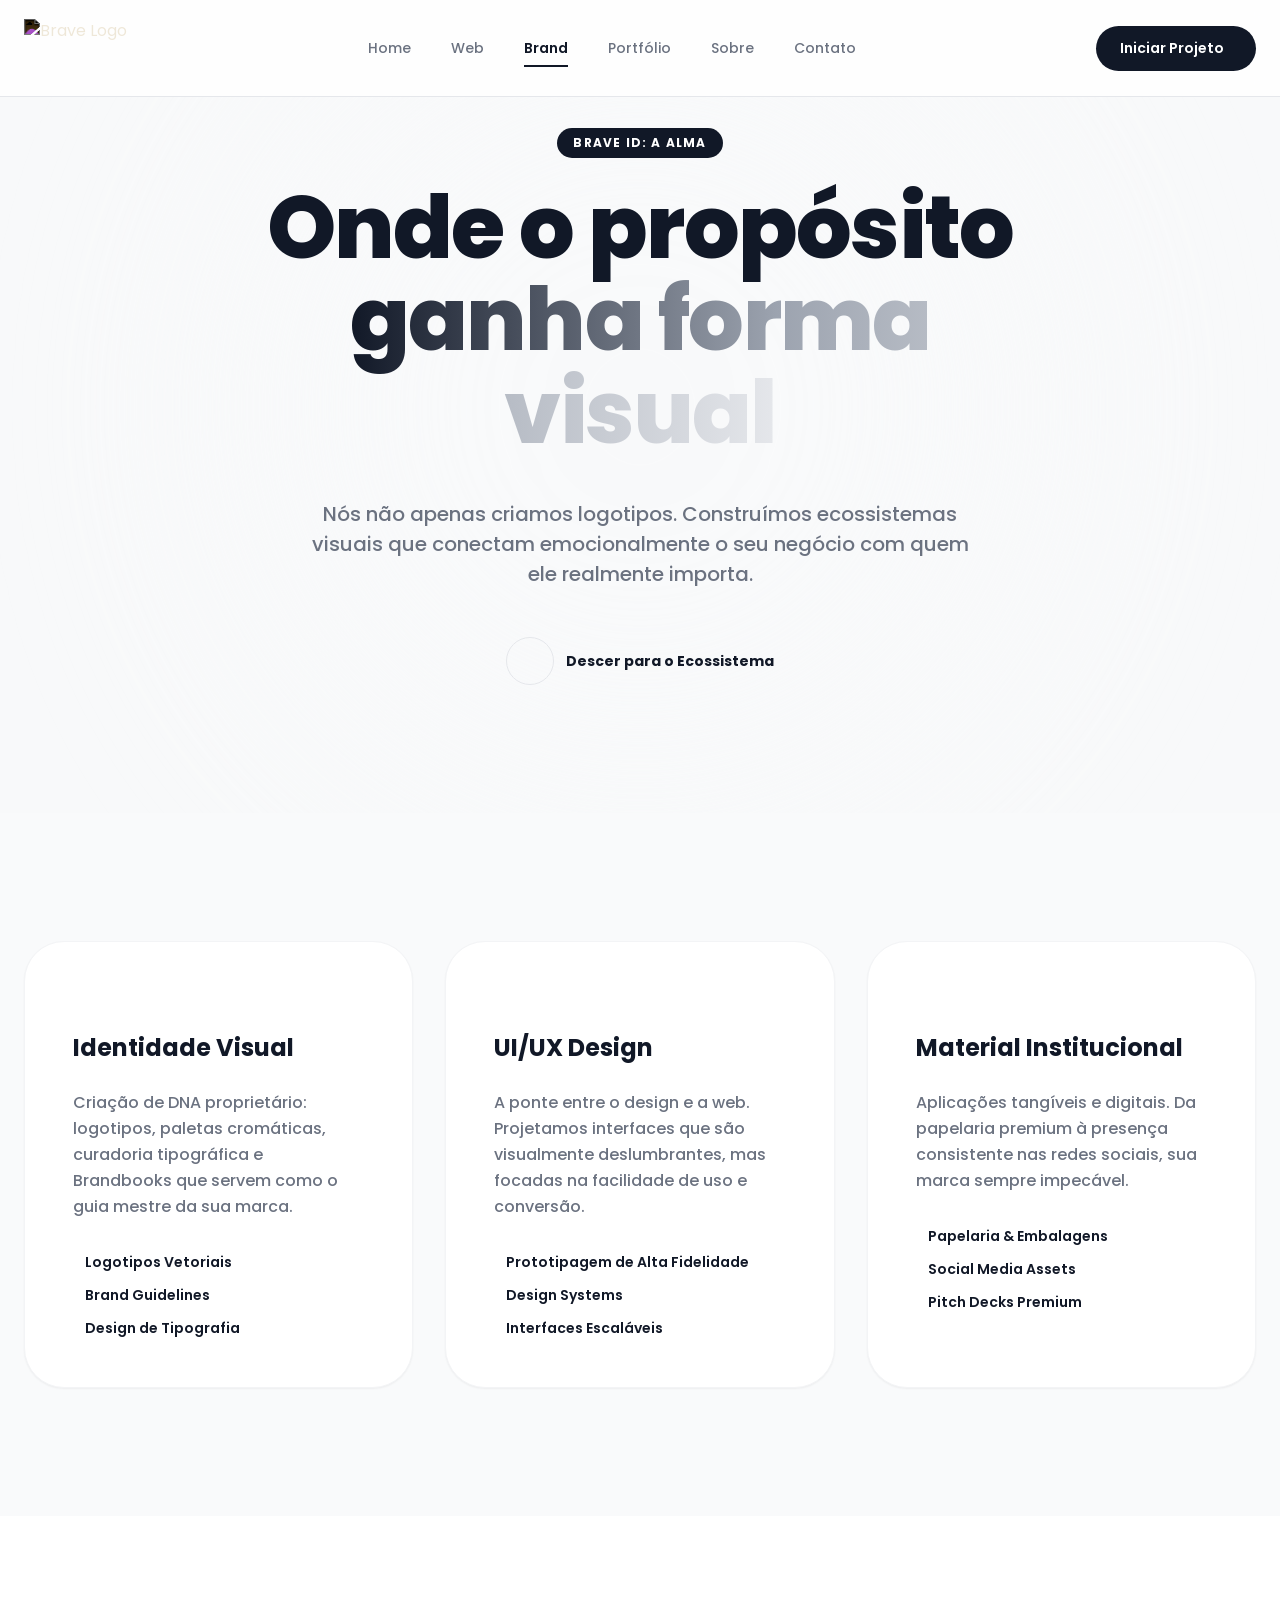
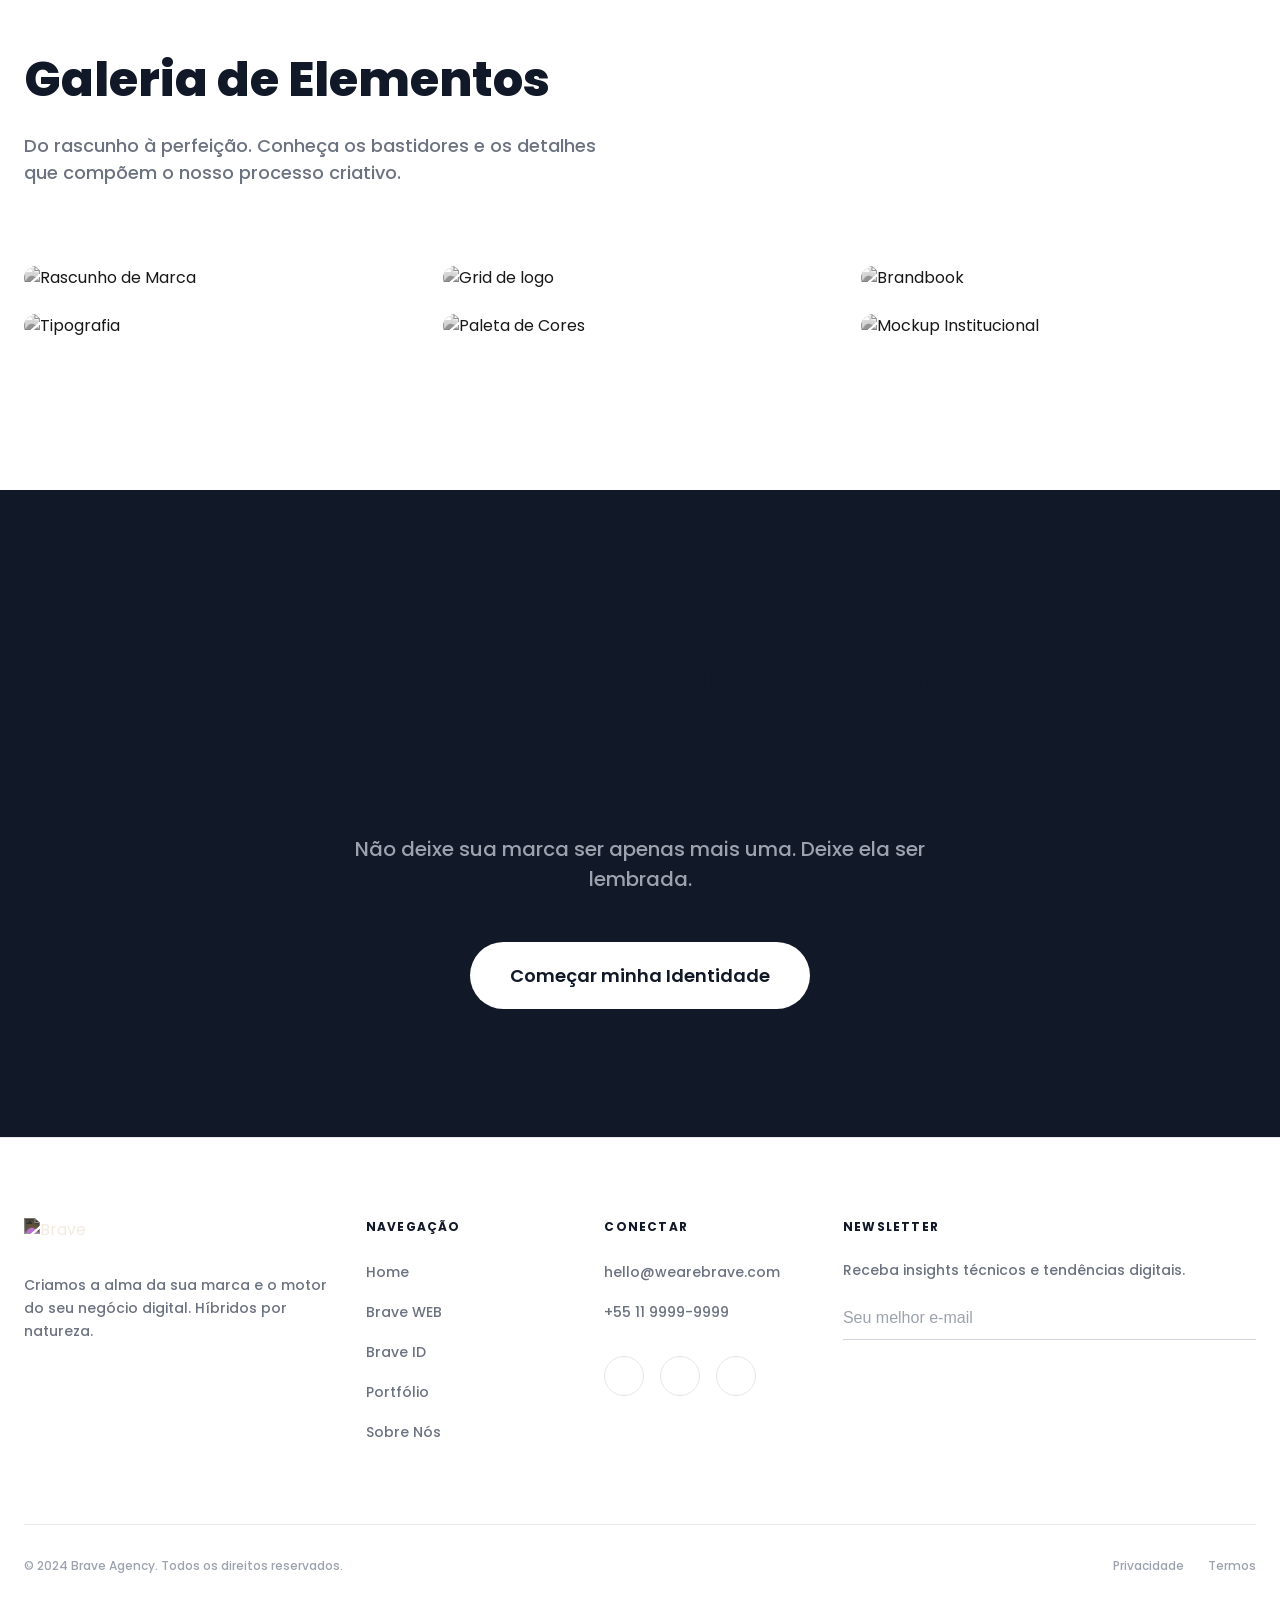
==== brand.html @ 034521a6 "Initial commit: Brave WebBrand site completo Páginas: Home, Web, Brand, Portfólio, Sobre, Contato. D" ====
<!DOCTYPE html>
<html lang="pt-BR">
<head>
  <meta charset="UTF-8">
  <meta name="viewport" content="width=device-width, initial-scale=1.0">
  <title>Brave ID | Identidade & Alma de Marca</title>
  <link rel="stylesheet" href="style.css">
  <script src="https://code.iconify.design/iconify-icon/1.0.7/iconify-icon.min.js"></script>
</head>
<body>
  <div class="page-wrapper">
    <!-- Header -->
    <header class="header">
      <div class="container header-inner">
        <a href="index.html" class="logo-link">
          <img src="https://vgbujcuwptvheqijyjbe.supabase.co/storage/v1/object/public/hmac-uploads/uploads/265bed1b-7a83-4b68-87a9-fbb24516aae4/1775401410958-85c79e2f/LOGO_EM_BRANCO_4x.png" alt="Brave Logo" class="logo">
        </a>
        <nav class="desktop-nav">
          <a href="index.html" class="nav-item">Home</a>
          <a href="web.html" class="nav-item">Web</a>
          <a href="brand.html" class="nav-item active">Brand</a>
          <a href="portfolio.html" class="nav-item">Portfólio</a>
          <a href="sobre.html" class="nav-item">Sobre</a>
          <a href="contato.html" class="nav-item">Contato</a>
        </nav>
        <div class="header-cta">
          <a href="contato.html" class="btn btn-dark">
            <span>Iniciar Projeto</span>
            <iconify-icon icon="lucide:arrow-right"></iconify-icon>
          </a>
        </div>
        <button id="btn-mobile-menu" class="mobile-menu-btn">
          <iconify-icon icon="lucide:menu"></iconify-icon>
        </button>
      </div>
    </header>

    <main class="main-content">
      
      <!-- ID Hero Section -->
      <section class="brand-hero">
        <div class="hero-glow-bg"></div>
        <div class="container relative z-10 hero-text-center">
          <span class="badge-dark reveal-up" style="animation-delay: 100ms;">Brave ID: A Alma</span>
          <h1 class="hero-main-title reveal-up" style="animation-delay: 200ms;">
            Onde o propósito <br>
            <span class="gradient-text-gray">ganha forma visual</span>
          </h1>
          <p class="hero-subtitle-large reveal-up" style="animation-delay: 300ms;">
            Nós não apenas criamos logotipos. Construímos ecossistemas visuais que conectam emocionalmente o seu negócio com quem ele realmente importa.
          </p>
          <div class="reveal-up" style="animation-delay: 400ms;">
            <a href="#ecosystem" class="scroll-down-link">
              <span class="circle-icon">
                <iconify-icon icon="lucide:arrow-down"></iconify-icon>
              </span>
              Descer para o Ecossistema
            </a>
          </div>
        </div>
      </section>

      <!-- Ecosystem Section -->
      <section id="ecosystem" class="ecosystem-section">
        <div class="container">
          <div class="cards-grid cols-3">
            
            <!-- Visual Identity -->
            <div class="ecosystem-card">
              <div class="card-icon-large">
                <iconify-icon icon="lucide:shapes"></iconify-icon>
              </div>
              <h3>Identidade Visual</h3>
              <p>Criação de DNA proprietário: logotipos, paletas cromáticas, curadoria tipográfica e Brandbooks que servem como o guia mestre da sua marca.</p>
              <ul class="feature-list-green">
                <li><iconify-icon icon="lucide:check"></iconify-icon> Logotipos Vetoriais</li>
                <li><iconify-icon icon="lucide:check"></iconify-icon> Brand Guidelines</li>
                <li><iconify-icon icon="lucide:check"></iconify-icon> Design de Tipografia</li>
              </ul>
            </div>

            <!-- UI/UX -->
            <div class="ecosystem-card">
              <div class="card-icon-large">
                <iconify-icon icon="lucide:monitor-smartphone"></iconify-icon>
              </div>
              <h3>UI/UX Design</h3>
              <p>A ponte entre o design e a web. Projetamos interfaces que são visualmente deslumbrantes, mas focadas na facilidade de uso e conversão.</p>
              <ul class="feature-list-green">
                <li><iconify-icon icon="lucide:check"></iconify-icon> Prototipagem de Alta Fidelidade</li>
                <li><iconify-icon icon="lucide:check"></iconify-icon> Design Systems</li>
                <li><iconify-icon icon="lucide:check"></iconify-icon> Interfaces Escaláveis</li>
              </ul>
            </div>

            <!-- Material -->
            <div class="ecosystem-card">
              <div class="card-icon-large">
                <iconify-icon icon="lucide:package"></iconify-icon>
              </div>
              <h3>Material Institucional</h3>
              <p>Aplicações tangíveis e digitais. Da papelaria premium à presença consistente nas redes sociais, sua marca sempre impecável.</p>
              <ul class="feature-list-green">
                <li><iconify-icon icon="lucide:check"></iconify-icon> Papelaria & Embalagens</li>
                <li><iconify-icon icon="lucide:check"></iconify-icon> Social Media Assets</li>
                <li><iconify-icon icon="lucide:check"></iconify-icon> Pitch Decks Premium</li>
              </ul>
            </div>

          </div>
        </div>
      </section>

      <!-- Gallery Section -->
      <section class="gallery-section">
        <div class="container">
          <div class="gallery-header">
            <div class="gallery-title-box">
              <h2>Galeria de Elementos</h2>
              <p>Do rascunho à perfeição. Conheça os bastidores e os detalhes que compõem o nosso processo criativo.</p>
            </div>
            <div class="gallery-header-icon">
              <iconify-icon icon="lucide:grid-3x3"></iconify-icon>
            </div>
          </div>

          <div class="masonry-grid">
            <div class="masonry-item">
              <div class="masonry-img-wrapper">
                <img src="https://images.unsplash.com/photo-1513364776144-60967b0f800f?auto=format&fit=crop&q=80&w=800" alt="Rascunho de Marca">
                <div class="masonry-overlay">
                  <span>Processo: Rascunhos iniciais</span>
                </div>
              </div>
            </div>
            
            <div class="masonry-item">
              <div class="masonry-img-wrapper">
                <img src="https://images.unsplash.com/photo-1558655146-d09347e92766?auto=format&fit=crop&q=80&w=800" alt="Tipografia">
                <div class="masonry-overlay">
                  <span>Curadoria Tipográfica</span>
                </div>
              </div>
            </div>
            
            <div class="masonry-item">
              <div class="masonry-img-wrapper">
                <img src="https://images.unsplash.com/photo-1512295767273-ac109ac3acfa?auto=format&fit=crop&q=80&w=800" alt="Grid de logo">
                <div class="masonry-overlay">
                  <span>Malhas Construtivas</span>
                </div>
              </div>
            </div>
            
            <div class="masonry-item">
              <div class="masonry-img-wrapper">
                <img src="https://images.unsplash.com/photo-1561070791-2526d30994b5?auto=format&fit=crop&q=80&w=800" alt="Paleta de Cores">
                <div class="masonry-overlay">
                  <span>Cromatismo & Contraste</span>
                </div>
              </div>
            </div>
            
            <div class="masonry-item">
              <div class="masonry-img-wrapper">
                <img src="https://images.unsplash.com/photo-1586717791821-3f44a563eb4c?auto=format&fit=crop&q=80&w=800" alt="Brandbook">
                <div class="masonry-overlay">
                  <span>O Manual da Marca</span>
                </div>
              </div>
            </div>
            
            <div class="masonry-item">
              <div class="masonry-img-wrapper">
                <img src="https://images.unsplash.com/photo-1626785774573-4b799315345d?auto=format&fit=crop&q=80&w=800" alt="Mockup Institucional">
                <div class="masonry-overlay">
                  <span>A Arte Finalizada</span>
                </div>
              </div>
            </div>
          </div>
        </div>
      </section>

      <!-- Final CTA ID -->
      <section class="final-cta dark-bg cta-id-bg">
        <div class="container cta-id-inner">
          <h2 class="text-huge text-white font-display mb-32">Dê uma alma ao seu negócio</h2>
          <p class="cta-subtitle">Não deixe sua marca ser apenas mais uma. Deixe ela ser lembrada.</p>
          <a href="#" class="btn btn-light btn-large btn-scale">
            Começar minha Identidade
          </a>
        </div>
      </section>

    </main>

    <!-- FOOTER -->
    <footer class="footer">
      <div class="container">
        <div class="footer-grid">
          <div class="footer-col brand-col">
            <img src="https://vgbujcuwptvheqijyjbe.supabase.co/storage/v1/object/public/hmac-uploads/uploads/265bed1b-7a83-4b68-87a9-fbb24516aae4/1775401410958-85c79e2f/LOGO_EM_BRANCO_4x.png" alt="Brave" class="footer-logo">
            <p class="footer-desc">Criamos a alma da sua marca e o motor do seu negócio digital. Híbridos por natureza.</p>
          </div>

          <div class="footer-col nav-col">
            <h4>Navegação</h4>
            <ul>
              <li><a href="index.html">Home</a></li>
              <li><a href="web.html">Brave WEB</a></li>
              <li><a href="brand.html">Brave ID</a></li>
              <li><a href="portfolio.html">Portfólio</a></li>
              <li><a href="sobre.html">Sobre Nós</a></li>
            </ul>
          </div>

          <div class="footer-col social-col">
            <h4>Conectar</h4>
            <ul class="contact-list">
              <li><a href="#">hello@wearebrave.com</a></li>
              <li><a href="#">+55 11 9999-9999</a></li>
            </ul>
            <div class="social-links">
              <a href="#" class="social-icon"><iconify-icon icon="ri:instagram-line"></iconify-icon></a>
              <a href="#" class="social-icon"><iconify-icon icon="ri:linkedin-fill"></iconify-icon></a>
              <a href="#" class="social-icon"><iconify-icon icon="ri:behance-fill"></iconify-icon></a>
            </div>
          </div>

          <div class="footer-col news-col">
            <h4>Newsletter</h4>
            <p>Receba insights técnicos e tendências digitais.</p>
            <form class="newsletter-form">
              <input type="email" placeholder="Seu melhor e-mail" required>
              <button type="submit" class="submit-arrow"><iconify-icon icon="lucide:arrow-right"></iconify-icon></button>
            </form>
          </div>
        </div>

        <div class="footer-bottom">
          <p>© 2024 Brave Agency. Todos os direitos reservados.</p>
          <div class="legal-links">
            <a href="#">Privacidade</a>
            <a href="#">Termos</a>
          </div>
        </div>
      </div>
    </footer>
  </div>
  <script src="main.js"></script>
</body>
</html>
---- style.css ----
@import url('https://fonts.googleapis.com/css2?family=Poppins:wght@400;500;600;700;800&display=swap');

:root {
  --color-bg: #f8f9fa;
  --color-text: #111827;
  --color-white: #ffffff;
  --color-gray-100: #f3f4f6;
  --color-gray-200: #e5e7eb;
  --color-gray-300: #d1d5db;
  --color-gray-400: #9ca3af;
  --color-gray-500: #6b7280;
  --color-gray-600: #4b5563;
  --color-gray-800: #1f2937;
  --color-gray-900: #111827;
  --font-sans: 'Poppins', sans-serif;
  --transition: all 0.3s ease;
}

* {
  box-sizing: border-box;
  margin: 0;
  padding: 0;
}

body {
  font-family: var(--font-sans);
  background-color: var(--color-bg);
  color: var(--color-text);
  overflow-x: hidden;
  -webkit-font-smoothing: antialiased;
  line-height: 1.5;
}

a {
  text-decoration: none;
  color: inherit;
}

ul {
  list-style: none;
}

img {
  max-width: 100%;
  height: auto;
  display: block;
}

.font-display {
  font-family: var(--font-sans);
}

.container {
  max-width: 1440px;
  margin: 0 auto;
  padding: 0 24px;
}

.page-wrapper {
  min-height: 100vh;
  display: flex;
  flex-direction: column;
}

/* Animations */
@keyframes slideUpFade {
  from { opacity: 0; transform: translateY(40px); }
  to { opacity: 1; transform: translateY(0); }
}

@keyframes float-laptop {
  0% { transform: translateY(0px) rotateX(15deg) rotateY(-25deg) rotateZ(5deg); }
  50% { transform: translateY(-20px) rotateX(18deg) rotateY(-23deg) rotateZ(4deg); }
  100% { transform: translateY(0px) rotateX(15deg) rotateY(-25deg) rotateZ(5deg); }
}

/* Header */
.header {
  position: fixed;
  top: 0;
  left: 0;
  width: 100%;
  z-index: 50;
  background: rgba(255, 255, 255, 0.8);
  backdrop-filter: blur(12px);
  border-bottom: 1px solid var(--color-gray-200);
}

.header-inner {
  display: flex;
  align-items: center;
  justify-content: space-between;
  height: 96px;
}

.logo-link {
  position: relative;
  z-index: 10;
  display: block;
}

.logo {
  height: 58px;
  object-fit: contain;
  filter: invert(1);
  transition: opacity var(--transition);
}

.logo-link:hover .logo {
  opacity: 0.7;
}

.desktop-nav {
  display: none;
  align-items: center;
  gap: 40px;
}

@media (min-width: 1024px) {
  .desktop-nav {
    display: flex;
  }
}

.nav-item {
  font-size: 14px;
  font-weight: 500;
  color: var(--color-gray-500);
  transition: color var(--transition);
  position: relative;
}

.nav-item:hover, .nav-item.active {
  color: var(--color-gray-900);
}

.nav-item.active {
  font-weight: 600;
}

.nav-item.active::after {
  content: '';
  position: absolute;
  bottom: -8px;
  left: 0;
  width: 100%;
  height: 2px;
  background: var(--color-gray-900);
}

.header-cta {
  display: none;
}

@media (min-width: 768px) {
  .header-cta {
    display: block;
  }
}

.mobile-menu-btn {
  display: block;
  background: none;
  border: none;
  font-size: 24px;
  color: var(--color-gray-900);
  cursor: pointer;
  padding: 8px;
}

@media (min-width: 1024px) {
  .mobile-menu-btn {
    display: none;
  }
}

/* Buttons */
.btn {
  display: inline-flex;
  align-items: center;
  justify-content: center;
  padding: 12px 24px;
  font-size: 14px;
  font-weight: 600;
  border-radius: 9999px;
  transition: var(--transition);
  gap: 8px;
  cursor: pointer;
}

.btn-dark {
  background: var(--color-gray-900);
  color: var(--color-white);
}

.btn-dark:hover {
  background: var(--color-gray-800);
  box-shadow: 0 10px 15px -3px rgba(0, 0, 0, 0.1);
  transform: translateY(-2px);
}

.btn-dark-hero {
  background: #1F2329;
  color: var(--color-white);
  padding: 16px 32px;
}
.btn-dark-hero:hover {
  background: #000;
  box-shadow: 0 10px 15px -3px rgba(0, 0, 0, 0.2);
  transform: translateY(-4px);
}

.btn-outline {
  background: var(--color-white);
  color: var(--color-gray-900);
  border: 1px solid var(--color-gray-200);
  box-shadow: 0 1px 2px 0 rgba(0, 0, 0, 0.05);
  padding: 16px 32px;
}

.btn-outline:hover {
  box-shadow: 0 4px 6px -1px rgba(0, 0, 0, 0.1);
  transform: translateY(-4px);
}

.btn-light {
  background: var(--color-white);
  color: var(--color-gray-900);
}

.btn-large {
  padding: 20px 40px;
  font-size: 18px;
}
.btn-large:hover {
  transform: scale(1.05);
  box-shadow: 0 20px 25px -5px rgba(0, 0, 0, 0.1);
}

/* HERO SECTION */
.hero {
  position: relative;
  min-height: 100vh;
  display: flex;
  flex-direction: column;
  justify-content: center;
  padding: 128px 0 80px 0;
  overflow: hidden;
  background: linear-gradient(135deg, rgb(245, 245, 245) 0%, rgb(239, 239, 239) 100%);
}

.hero-container {
  position: relative;
  z-index: 10;
  flex: 1;
  display: flex;
  flex-direction: column;
  justify-content: center;
}

.hero-card {
  background: rgba(255, 255, 255, 0.8);
  backdrop-filter: blur(24px);
  border-radius: 40px;
  border: 1px solid #ffffff;
  box-shadow: 0 20px 60px rgba(0,0,0,0.04);
  padding: 32px;
  display: flex;
  flex-direction: column;
  align-items: center;
  position: relative;
  z-index: 10;
}

@media (min-width: 768px) {
  .hero-card {
    padding: 48px;
    border-radius: 60px;
  }
}

@media (min-width: 1024px) {
  .hero-card {
    flex-direction: row;
    padding: 80px;
  }
}

.hero-text {
  display: flex;
  flex-direction: column;
  align-items: flex-start;
  z-index: 20;
}

@media (min-width: 1024px) {
  .hero-text {
    width: 55%;
  }
}

.badge {
  display: inline-flex;
  align-items: center;
  gap: 12px;
  padding: 6px 16px 6px 8px;
  background: #2D3136;
  color: var(--color-white);
  border-radius: 9999px;
  margin-bottom: 32px;
  box-shadow: 0 4px 6px -1px rgba(0, 0, 0, 0.1);
  animation: slideUpFade 0.8s forwards;
}

.badge-tag {
  background: #4A5058;
  border-radius: 9999px;
  padding: 4px 12px;
  font-size: 12px;
  font-weight: 600;
}

.badge-text {
  font-size: 12px;
  color: var(--color-gray-300);
  display: flex;
  align-items: center;
  gap: 4px;
}

.hero h1 {
  font-size: 36px;
  font-weight: 800;
  line-height: 1.1;
  letter-spacing: -0.02em;
  color: var(--color-gray-900);
  margin-bottom: 24px;
  animation: slideUpFade 0.8s 0.1s both;
}

@media (min-width: 768px) {
  .hero h1 {
    font-size: 48px;
  }
}

@media (min-width: 1024px) {
  .hero h1 {
    font-size: 72px;
    width: 80%;
  }
}

.hero-subtitle {
  font-size: 16px;
  color: var(--color-gray-600);
  margin-bottom: 40px;
  max-width: 500px;
  line-height: 1.625;
  font-weight: 500;
  animation: slideUpFade 0.8s 0.2s both;
}

@media (min-width: 768px) {
  .hero-subtitle {
    font-size: 18px;
  }
}

.hero-actions {
  display: flex;
  flex-wrap: wrap;
  align-items: center;
  gap: 16px;
  animation: slideUpFade 0.8s 0.3s both;
}

/* 3D Laptop */
.hero-image {
  position: relative;
  margin-top: 80px;
  width: 100%;
  display: flex;
  justify-content: center;
  animation: slideUpFade 0.8s 0.4s both;
}

@media (min-width: 1024px) {
  .hero-image {
    width: 45%;
    margin-top: 0;
    position: absolute;
    right: -6%;
    top: 50%;
    transform: translateY(-50%);
  }
}

.preserve-3d {
  transform-style: preserve-3d;
  perspective: 2000px;
}

.laptop-container {
  width: 100%;
  max-width: 800px;
  aspect-ratio: 16/10;
  transform-style: preserve-3d;
}

.animate-float-laptop {
  animation: float-laptop 8s ease-in-out infinite;
}

.laptop-lid {
  position: absolute;
  left: -113px;
  top: -224px;
  width: 546px; 
  height: 394px;
  background: #E2E4E9;
  border-radius: 16px;
  border: 4px solid #D1D5DB;
  box-shadow: 0 30px 60px rgba(0,0,0,0.15);
  padding: 6px;
  z-index: 20;
}

@media (min-width: 768px) {
  .laptop-lid {
    border-radius: 24px;
    border-width: 6px;
    padding: 8px;
  }
}

.laptop-screen {
  width: 100%;
  height: 100%;
  background: #000;
  border-radius: 12px;
  overflow: hidden;
  position: relative;
  border: 1px solid rgba(0,0,0,0.5);
}

.camera-notch {
  position: absolute;
  top: 0;
  left: 50%;
  transform: translateX(-50%);
  width: 64px;
  height: 8px;
  background: #000;
  border-bottom-left-radius: 6px;
  border-bottom-right-radius: 6px;
  z-index: 30;
}

@media (min-width: 768px) {
  .camera-notch {
    height: 12px;
  }
}

.laptop-screen img {
  width: 100%;
  height: 100%;
  object-fit: cover;
  opacity: 0.9;
}

.screen-glare {
  position: absolute;
  inset: 0;
  background: linear-gradient(to bottom right, rgba(255,255,255,0.2), transparent, transparent);
  pointer-events: none;
}

/* DUALITY SECTION */
.duality {
  padding: 128px 0;
  background: var(--color-white);
  position: relative;
}

.section-intro {
  margin-bottom: 80px;
}

.section-intro h2 {
  font-size: 36px;
  font-weight: 800;
  color: var(--color-gray-900);
  margin-bottom: 16px;
}

@media (min-width: 768px) {
  .section-intro h2 {
    font-size: 48px;
  }
}

.section-intro p {
  font-size: 18px;
  color: var(--color-gray-500);
  max-width: 600px;
  font-weight: 500;
}

.cards-grid {
  display: grid;
  grid-template-columns: 1fr;
  gap: 32px;
}

@media (min-width: 768px) {
  .cards-grid {
    grid-template-columns: repeat(2, 1fr);
  }
}

.duality-card {
  display: flex;
  flex-direction: column;
  background: var(--color-bg);
  border: 1px solid var(--color-gray-200);
  border-radius: 40px;
  padding: 40px;
  transition: var(--transition);
  height: 100%;
}

@media (min-width: 768px) {
  .duality-card {
    padding: 56px;
  }
}

.duality-card:hover {
  background: var(--color-white);
  box-shadow: 0 20px 25px -5px rgba(0, 0, 0, 0.1);
  transform: translateY(-8px);
}

.card-icon {
  width: 64px;
  height: 64px;
  background: var(--color-gray-200);
  color: var(--color-gray-900);
  border-radius: 50%;
  display: flex;
  align-items: center;
  justify-content: center;
  margin-bottom: 32px;
  transition: var(--transition);
  font-size: 28px;
}

.duality-card:hover .card-icon {
  background: var(--color-gray-900);
  color: var(--color-white);
}

.card-tag {
  font-size: 12px;
  font-weight: 700;
  text-transform: uppercase;
  letter-spacing: 0.1em;
  color: var(--color-gray-400);
  margin-bottom: 12px;
  display: block;
}

.duality-card h3 {
  font-size: 36px;
  font-weight: 800;
  color: var(--color-gray-900);
  margin-bottom: 16px;
}

.duality-card p {
  font-size: 18px;
  color: var(--color-gray-600);
  margin-bottom: 40px;
  line-height: 1.625;
  font-weight: 500;
  flex-grow: 1;
}

.card-link {
  display: flex;
  align-items: center;
  gap: 12px;
  font-size: 14px;
  font-weight: 700;
  color: var(--color-gray-900);
  margin-top: auto;
}

.link-line {
  width: 32px;
  height: 2px;
  background: var(--color-gray-300);
  transition: var(--transition);
  position: relative;
}

.card-link iconify-icon {
  position: absolute;
  right: -8px;
  top: 50%;
  transform: translateY(-50%);
  opacity: 0;
  transition: opacity var(--transition);
}

.duality-card:hover .link-line, .view-all-link:hover .link-line {
  background: var(--color-gray-900);
  width: 48px;
}

.duality-card:hover .card-link iconify-icon {
  opacity: 1;
}

/* PORTFOLIO SECTION */
.portfolio {
  padding: 128px 0;
  background: var(--color-bg);
}

.portfolio-header {
  display: flex;
  flex-direction: column;
  gap: 24px;
  margin-bottom: 64px;
}

@media (min-width: 768px) {
  .portfolio-header {
    flex-direction: row;
    align-items: flex-end;
    justify-content: space-between;
  }
}

.portfolio-header .section-intro {
  margin-bottom: 0;
}

.view-all-link {
  display: flex;
  align-items: center;
  gap: 8px;
  font-size: 14px;
  font-weight: 700;
  text-transform: uppercase;
  letter-spacing: 0.1em;
  color: var(--color-gray-900);
}

.portfolio-grid {
  display: grid;
  grid-template-columns: 1fr;
  gap: 32px;
}

@media (min-width: 768px) {
  .portfolio-grid {
    grid-template-columns: repeat(2, 1fr);
  }
}

.portfolio-item {
  position: relative;
  display: block;
  border-radius: 40px;
  overflow: hidden;
  height: 400px;
  background: var(--color-gray-200);
}

.portfolio-item.large {
  grid-column: 1 / -1;
}

@media (min-width: 768px) {
  .portfolio-item.large {
    height: 600px;
  }
}

.portfolio-item img {
  position: absolute;
  inset: 0;
  width: 100%;
  height: 100%;
  object-fit: cover;
  transition: transform 0.7s ease;
}

.portfolio-item:hover img {
  transform: scale(1.05);
}

.portfolio-item .overlay {
  position: absolute;
  inset: 0;
  background: linear-gradient(to top, rgba(17,24,39,0.9), rgba(17,24,39,0.4), transparent);
  opacity: 0.8;
}

.item-content {
  position: absolute;
  bottom: 0;
  left: 0;
  width: 100%;
  padding: 32px;
  z-index: 10;
}

@media (min-width: 768px) {
  .portfolio-item.large .item-content {
    padding: 48px;
  }
}

.tags {
  display: flex;
  flex-wrap: wrap;
  gap: 12px;
  margin-bottom: 24px;
}

.tag {
  padding: 6px 16px;
  border-radius: 9999px;
  font-size: 12px;
  font-weight: 700;
  text-transform: uppercase;
  letter-spacing: 0.05em;
}

.tag.bg-white {
  background: var(--color-white);
  color: var(--color-gray-900);
}

.tag.bg-blur {
  background: rgba(255,255,255,0.2);
  backdrop-filter: blur(12px);
  color: var(--color-white);
}

.item-content h3 {
  color: var(--color-white);
  font-weight: 800;
  margin-bottom: 16px;
}

.text-medium {
  font-size: 24px;
}
@media (min-width: 768px) { .text-medium { font-size: 30px; } }

.text-large {
  font-size: 30px;
}
@media (min-width: 768px) { .text-large { font-size: 48px; } }

.item-content p {
  color: rgba(255,255,255,0.8);
  font-weight: 500;
  max-width: 600px;
}

/* FINAL CTA */
.final-cta {
  padding: 128px 0;
  background: var(--color-white);
  overflow: hidden;
  position: relative;
}

.cta-box {
  background: var(--color-gray-900);
  border-radius: 40px;
  padding: 48px;
  text-align: center;
  position: relative;
  overflow: hidden;
  max-width: 1200px;
  margin: 0 auto;
}

@media (min-width: 768px) {
  .cta-box {
    border-radius: 60px;
    padding: 96px;
  }
}

.glow-effect {
  position: absolute;
  top: 0;
  right: 0;
  width: 400px;
  height: 400px;
  background: rgba(255,255,255,0.05);
  border-radius: 50%;
  filter: blur(64px);
}

.cta-box h2 {
  color: var(--color-white);
  font-weight: 800;
  margin-bottom: 32px;
}

.text-huge {
  font-size: 36px;
}
@media (min-width: 768px) { .text-huge { font-size: 60px; } }
@media (min-width: 1024px) { .text-huge { font-size: 72px; } }

.cta-id-inner {
  display: flex;
  flex-direction: column;
  align-items: center;
  text-align: center;
  max-width: 896px;
  margin: 0 auto;
}

.cta-subtitle {
  font-size: 18px;
  color: var(--color-gray-400);
  margin-bottom: 48px;
  font-weight: 500;
  max-width: 672px;
}
@media (min-width: 768px) { .cta-subtitle { font-size: 20px; } }

/* FOOTER */
.footer {
  background: var(--color-white);
  border-top: 1px solid var(--color-gray-200);
  padding: 80px 0 40px 0;
  position: relative;
  z-index: 10;
}

.footer-grid {
  display: grid;
  grid-template-columns: 1fr;
  gap: 48px;
  margin-bottom: 64px;
}

@media (min-width: 768px) {
  .footer-grid {
    grid-template-columns: repeat(2, 1fr);
  }
}

@media (min-width: 1024px) {
  .footer-grid {
    grid-template-columns: 3fr 2fr 2fr 4fr;
    gap: 32px;
  }
}

.brand-col {
  grid-column: 1 / -1;
}
@media (min-width: 1024px) {
  .brand-col {
    grid-column: 1 / 2;
  }
}

.footer-logo {
  height: 24px;
  margin-bottom: 32px;
  filter: invert(1);
  opacity: 0.8;
}

.footer-desc {
  color: var(--color-gray-500);
  font-size: 14px;
  font-weight: 500;
  line-height: 1.625;
  max-width: 320px;
}

.footer h4 {
  color: var(--color-gray-900);
  font-weight: 700;
  margin-bottom: 24px;
  letter-spacing: 0.1em;
  text-transform: uppercase;
  font-size: 12px;
}

.footer ul li {
  margin-bottom: 16px;
}

.footer ul a {
  color: var(--color-gray-500);
  font-size: 14px;
  font-weight: 500;
  transition: var(--transition);
}

.footer ul a:hover {
  color: var(--color-gray-900);
}

.social-links {
  display: flex;
  gap: 16px;
  margin-top: 32px;
}

.social-icon {
  width: 40px;
  height: 40px;
  border-radius: 50%;
  border: 1px solid var(--color-gray-200);
  display: flex;
  align-items: center;
  justify-content: center;
  color: var(--color-gray-500);
  transition: var(--transition);
  font-size: 20px;
}

.social-icon:hover {
  color: var(--color-gray-900);
  border-color: var(--color-gray-900);
}

.news-col p {
  color: var(--color-gray-500);
  font-weight: 500;
  font-size: 14px;
  margin-bottom: 16px;
}

.newsletter-form {
  position: relative;
  margin-top: 16px;
}

.newsletter-form input {
  width: 100%;
  background: transparent;
  border: none;
  border-bottom: 1px solid var(--color-gray-300);
  padding: 12px 48px 12px 0;
  color: var(--color-gray-900);
  font-weight: 500;
  font-size: 16px;
  transition: var(--transition);
}

.newsletter-form input:focus {
  outline: none;
  border-color: var(--color-gray-900);
}

.newsletter-form input::placeholder {
  color: var(--color-gray-400);
}

.submit-arrow {
  position: absolute;
  right: 0;
  top: 50%;
  transform: translateY(-50%);
  background: none;
  border: none;
  color: var(--color-gray-400);
  font-size: 20px;
  cursor: pointer;
  transition: var(--transition);
}

.submit-arrow:hover {
  color: var(--color-gray-900);
}

.footer-bottom {
  padding-top: 32px;
  border-top: 1px solid var(--color-gray-200);
  display: flex;
  flex-direction: column;
  gap: 16px;
  align-items: flex-start;
}

@media (min-width: 768px) {
  .footer-bottom {
    flex-direction: row;
    justify-content: space-between;
    align-items: center;
  }
}

.footer-bottom p {
  color: var(--color-gray-400);
  font-weight: 500;
  font-size: 12px;
}

.legal-links {
  display: flex;
  gap: 24px;
}

.legal-links a {
  color: var(--color-gray-400);
  font-weight: 500;
  font-size: 12px;
  transition: var(--transition);
}

.legal-links a:hover {
  color: var(--color-gray-900);
}

/* Custom Scrollbar */
::-webkit-scrollbar {
  width: 8px;
}
::-webkit-scrollbar-track {
  background: #f1f5f9;
}
::-webkit-scrollbar-thumb {
  background: #cbd5e1;
  border-radius: 4px;
}
::-webkit-scrollbar-thumb:hover {
  background: #94a3b8;
}

/* ==========================================================================
   BRAVE WEB - PAGE SPECIFIC STYLES
   ========================================================================== */

/* Hero Section */
.code-gradient {
  background: linear-gradient(135deg, #111827 0%, #1f2937 100%);
}

.web-hero {
  position: relative;
  padding: 160px 0 128px;
  min-height: auto;
  overflow: hidden;
}

.grid-pattern-overlay {
  position: absolute;
  inset: 0;
  background-image: radial-gradient(circle at 1px 1px, #e5e7eb 1px, transparent 0);
  background-size: 40px 40px;
  opacity: 0.1;
  pointer-events: none;
}

.bg-fade {
  mask-image: linear-gradient(to bottom, black 50%, transparent 100%);
  -webkit-mask-image: linear-gradient(to bottom, black 50%, transparent 100%);
}

.web-hero-content {
  display: flex;
  flex-direction: column;
  gap: 64px;
}
@media (min-width: 1024px) {
  .web-hero-content {
    flex-direction: row;
    align-items: center;
  }
}

.web-hero-text {
  flex: 1;
}

.engine-badge {
  display: inline-flex;
  align-items: center;
  gap: 8px;
  padding: 4px 12px;
  background: rgba(255, 255, 255, 0.1);
  backdrop-filter: blur(12px);
  border-radius: 9999px;
  color: rgba(255, 255, 255, 0.8);
  font-size: 12px;
  font-weight: 600;
  text-transform: uppercase;
  letter-spacing: 0.05em;
  margin-bottom: 24px;
}

.pulse-dot {
  width: 8px;
  height: 8px;
  border-radius: 50%;
  background-color: #4ade80;
  animation: pulse 2s cubic-bezier(0.4, 0, 0.6, 1) infinite;
}
@keyframes pulse {
  0%, 100% { opacity: 1; }
  50% { opacity: .5; }
}

.web-hero-text h1 {
  font-size: 36px;
  font-weight: 800;
  color: var(--color-white);
  line-height: 1.1;
  margin-bottom: 32px;
}
.web-hero-text h1 span {
  color: var(--color-gray-400);
}
@media (min-width: 768px) { .web-hero-text h1 { font-size: 60px; } }
@media (min-width: 1024px) { .web-hero-text h1 { font-size: 72px; } }

.web-hero-text p {
  font-size: 18px;
  color: var(--color-gray-400);
  line-height: 1.625;
  margin-bottom: 40px;
  max-width: 600px;
}

.web-hero-actions {
  display: flex;
  flex-wrap: wrap;
  gap: 16px;
}

.btn-outline-white {
  padding: 16px 32px;
  border: 1px solid rgba(255, 255, 255, 0.2);
  color: var(--color-white);
  border-radius: 9999px;
  font-weight: 700;
  transition: var(--transition);
  display: inline-block;
  background: transparent;
}
.btn-outline-white:hover {
  background: rgba(255, 255, 255, 0.05);
}

.web-hero-visual {
  flex: 1;
  position: relative;
}

.code-window {
  background: rgba(31, 41, 55, 0.5);
  backdrop-filter: blur(24px);
  padding: 16px;
  border-radius: 24px;
  border: 1px solid rgba(255, 255, 255, 0.1);
  box-shadow: 0 25px 50px -12px rgba(0, 0, 0, 0.5);
  position: relative;
  z-index: 10;
  overflow: hidden;
}

.code-window-header {
  display: flex;
  align-items: center;
  gap: 8px;
  margin-bottom: 16px;
  padding: 0 8px;
}

.window-dot {
  width: 12px;
  height: 12px;
  border-radius: 50%;
}
.window-dot.red { background-color: rgba(239, 68, 68, 0.5); }
.window-dot.yellow { background-color: rgba(234, 179, 8, 0.5); }
.window-dot.green { background-color: rgba(34, 197, 94, 0.5); }

.window-title {
  margin-left: 16px;
  font-size: 10px;
  color: rgba(255, 255, 255, 0.3);
  font-family: monospace;
}

.code-content {
  font-size: 12px;
  font-family: monospace;
  color: var(--color-gray-400);
  line-height: 1.5;
  overflow-x: auto;
}
@media (min-width: 768px) { .code-content { font-size: 14px; } }

.clr-pink { color: #f472b6; }
.clr-yellow { color: #fef08a; }
.clr-cyan { color: #22d3ee; }
.clr-gray { color: #6b7280; }

.glow-blob {
  position: absolute;
  width: 128px;
  height: 128px;
  border-radius: 50%;
  filter: blur(64px);
  z-index: 0;
}
.glow-blob.cyan {
  background-color: rgba(6, 182, 212, 0.2);
  bottom: -24px;
  right: -24px;
}
.glow-blob.purple {
  background-color: rgba(168, 85, 247, 0.2);
  top: -24px;
  left: -24px;
}

/* Verticals Section */
.verticals {
  padding: 96px 0;
  background: var(--color-white);
}

.cols-3 {
  grid-template-columns: 1fr;
}
@media (min-width: 768px) {
  .cols-3 { grid-template-columns: repeat(3, 1fr); }
}

.vertical-card {
  background: #f9fafb;
  border: 1px solid var(--color-gray-100);
  border-radius: 40px;
  padding: 40px;
  transition: var(--transition);
}
.vertical-card:hover {
  background: var(--color-white);
  border-color: transparent;
  box-shadow: 0 25px 50px -12px rgba(0, 0, 0, 0.25);
  transform: translateY(-4px);
}

.vertical-card .card-icon {
  width: 56px;
  height: 56px;
  background: var(--color-white);
  color: var(--color-gray-900);
  box-shadow: 0 1px 2px 0 rgba(0,0,0,0.05);
}

.vertical-card h3 {
  font-size: 24px;
  font-weight: 700;
  margin-bottom: 16px;
  color: var(--color-gray-900);
}

.vertical-card p {
  color: var(--color-gray-600);
  font-size: 16px;
  line-height: 1.625;
  margin-bottom: 24px;
}

.feature-list {
  display: flex;
  flex-direction: column;
  gap: 12px;
}

.feature-list li {
  display: flex;
  align-items: center;
  gap: 8px;
  font-size: 14px;
  font-weight: 600;
  color: var(--color-gray-500);
}

.feature-list iconify-icon {
  color: #22c55e;
}

/* Tech Stack Section */
.tech-stack {
  padding: 96px 0;
  border-top: 1px solid var(--color-gray-100);
  border-bottom: 1px solid var(--color-gray-100);
  background: rgba(249, 250, 251, 0.5);
  overflow: hidden;
}

.section-header-centered {
  text-align: center;
  margin-bottom: 48px;
}

.stack-subtitle {
  font-size: 12px;
  font-weight: 800;
  text-transform: uppercase;
  letter-spacing: 0.3em;
  color: var(--color-gray-400);
  margin-bottom: 16px;
}

.stack-title {
  font-size: 24px;
  font-weight: 700;
  color: var(--color-gray-900);
}

.marquee-wrapper {
  position: relative;
  display: flex;
  overflow: hidden;
}

.marquee-content {
  display: flex;
  white-space: nowrap;
}

@keyframes tech-scroll {
  0% { transform: translateX(0); }
  100% { transform: translateX(-50%); }
}
.animate-tech-scroll {
  animation: tech-scroll 40s linear infinite;
}

.tech-group {
  display: flex;
  align-items: center;
  gap: 48px;
  padding-right: 48px;
}

.tech-item {
  display: flex;
  align-items: center;
  gap: 12px;
  filter: grayscale(100%);
  transition: var(--transition);
  cursor: default;
}
.tech-item:hover { filter: grayscale(0%); }

.tech-item iconify-icon { font-size: 36px; }
.tech-item span {
  font-size: 18px;
  font-weight: 700;
  color: #374151;
}

.marquee-fade-left, .marquee-fade-right {
  position: absolute;
  top: 0;
  bottom: 0;
  width: 128px;
  z-index: 10;
}
.marquee-fade-left {
  left: 0;
  background: linear-gradient(to right, #f9fafb, transparent);
}
.marquee-fade-right {
  right: 0;
  background: linear-gradient(to left, #f9fafb, transparent);
}

/* Advantages Section */
.advantages {
  padding: 96px 0;
  background: var(--color-white);
}

.advantages-grid {
  display: grid;
  grid-template-columns: 1fr;
  gap: 80px;
  align-items: center;
}
@media (min-width: 1024px) {
  .advantages-grid { grid-template-columns: 1fr 1fr; }
}

.advantages-text h2 {
  font-size: 36px;
  font-weight: 800;
  color: var(--color-gray-900);
  line-height: 1.1;
  margin-bottom: 32px;
}
.advantages-text h2 span { color: var(--color-gray-400); }
@media (min-width: 768px) { .advantages-text h2 { font-size: 48px; } }

.advantage-items {
  display: flex;
  flex-direction: column;
  gap: 40px;
}

.advantage-item {
  display: flex;
  gap: 24px;
}

.advantage-icon {
  flex-shrink: 0;
  width: 48px;
  height: 48px;
  background: var(--color-gray-100);
  border-radius: 50%;
  display: flex;
  align-items: center;
  justify-content: center;
  color: var(--color-gray-900);
  font-size: 24px;
}

.advantage-content h4 {
  font-size: 20px;
  font-weight: 700;
  margin-bottom: 8px;
  color: var(--color-gray-900);
}

.advantage-content p {
  color: var(--color-gray-500);
  font-weight: 500;
  line-height: 1.5;
}

.advantages-visual {
  position: relative;
}

.uptime-box {
  background: var(--color-gray-900);
  border-radius: 60px;
  padding: 32px;
  display: flex;
  flex-direction: column;
  justify-content: center;
  color: var(--color-white);
  position: relative;
  overflow: hidden;
  aspect-ratio: 1 / 1;
}
@media (min-width: 768px) { .uptime-box { padding: 64px; } }

.uptime-grid-pattern {
  position: absolute;
  top: 0;
  right: 0;
  width: 100%;
  height: 100%;
  background-image: radial-gradient(circle at 1px 1px, #e5e7eb 1px, transparent 0);
  background-size: 40px 40px;
  opacity: 0.1;
}

.uptime-number {
  font-size: 60px;
  font-weight: 800;
  margin-bottom: 16px;
}

.uptime-desc {
  font-size: 20px;
  color: var(--color-gray-400);
  font-weight: 500;
  margin-bottom: 48px;
}

.divider-line {
  height: 1px;
  width: 96px;
  background: rgba(255, 255, 255, 0.2);
  margin-bottom: 32px;
}

.profile-card {
  display: flex;
  align-items: center;
  gap: 16px;
}

.profile-card img {
  width: 48px;
  height: 48px;
  border-radius: 50%;
  border: 2px solid rgba(255, 255, 255, 0.1);
}

.profile-name { font-weight: 700; }
.profile-role { font-size: 14px; color: var(--color-gray-500); }

.abstract-shape {
  position: absolute;
  z-index: -10;
  border-radius: 50%;
}
.abstract-shape.top-right {
  top: -40px; right: -40px;
  width: 160px; height: 160px;
  background: var(--color-gray-100);
}
.abstract-shape.bottom-left {
  bottom: -32px; left: -32px;
  width: 96px; height: 96px;
  background: #f9fafb;
}

/* Contextualized CTA */
.dark-bg {
  background: var(--color-gray-900);
}

.cta-box-clear {
  text-align: center;
  max-width: 896px;
  margin: 0 auto;
}
.cta-box-clear h2 {
  color: var(--color-white);
  margin-bottom: 32px;
  font-weight: 800;
}
.center-glow {
  position: absolute;
  top: 50%;
  left: 50%;
  transform: translate(-50%, -50%);
  width: 800px;
  height: 800px;
  background: rgba(255, 255, 255, 0.05);
  filter: blur(120px);
  border-radius: 50%;
  pointer-events: none;
}

/* ==========================================================================
   BRAVE ID / BRAND - PAGE SPECIFIC STYLES
   ========================================================================== */

/* ID Hero */
.brand-hero {
  position: relative;
  padding: 128px 24px;
  text-align: center;
  overflow: hidden;
  display: flex;
  flex-direction: column;
  align-items: center;
  min-height: 80vh;
  justify-content: center;
}

.hero-glow-bg {
  position: absolute;
  top: 50%;
  left: 50%;
  transform: translate(-50%, -50%);
  width: 800px;
  height: 800px;
  background: #f9fafb;
  border-radius: 50%;
  filter: blur(120px);
  opacity: 0.6;
  z-index: 0;
}

.hero-text-center {
  display: flex;
  flex-direction: column;
  align-items: center;
  max-width: 896px;
}

.hero-pretitle {
  display: inline-block;
  font-size: 12px;
  font-weight: 700;
  letter-spacing: 0.2em;
  text-transform: uppercase;
  color: var(--color-gray-400);
  margin-bottom: 24px;
}

.hero-main-title {
  font-size: 48px;
  font-weight: 800;
  color: var(--color-gray-900);
  line-height: 1.05;
  letter-spacing: -0.02em;
  margin-bottom: 40px;
}

@media (min-width: 768px) { .hero-main-title { font-size: 72px; } }
@media (min-width: 1024px) { .hero-main-title { font-size: 88px; } }

.gradient-text-gray {
  color: transparent;
  background-clip: text;
  -webkit-background-clip: text;
  background-image: linear-gradient(to right, var(--color-gray-900), var(--color-gray-400), var(--color-gray-200));
}

.hero-subtitle-large {
  font-size: 18px;
  color: var(--color-gray-500);
  font-weight: 500;
  max-width: 672px;
  margin-bottom: 48px;
}

@media (min-width: 768px) { .hero-subtitle-large { font-size: 20px; } }

.scroll-down-link {
  display: inline-flex;
  align-items: center;
  gap: 12px;
  font-size: 14px;
  font-weight: 700;
  color: var(--color-gray-900);
}

.circle-icon {
  width: 48px;
  height: 48px;
  display: flex;
  align-items: center;
  justify-content: center;
  border-radius: 50%;
  border: 1px solid var(--color-gray-200);
  transition: var(--transition);
}

.scroll-down-link:hover .circle-icon {
  background: var(--color-gray-900);
  color: var(--color-white);
}

/* Animations */
.reveal-up {
  opacity: 0;
  transform: translateY(30px);
  animation: revealUp 0.8s cubic-bezier(0.16, 1, 0.3, 1) forwards;
}

@keyframes revealUp {
  to { opacity: 1; transform: translateY(0); }
}

/* Ecosystem */
.ecosystem-section {
  padding: 128px 0;
  background: #f9fafb;
}

.ecosystem-card {
  background: var(--color-white);
  border-radius: 40px;
  border: 1px solid var(--color-gray-100);
  padding: 48px;
  transition: var(--transition);
  box-shadow: 0 1px 2px 0 rgba(0, 0, 0, 0.05);
}

.ecosystem-card:hover {
  box-shadow: 0 20px 25px -5px rgba(0, 0, 0, 0.1);
}

.card-icon-large {
  font-size: 48px;
  color: var(--color-gray-400);
  margin-bottom: 40px;
  transition: var(--transition);
}

.ecosystem-card:hover .card-icon-large {
  color: var(--color-gray-900);
}

.ecosystem-card h3 {
  font-size: 24px;
  font-weight: 700;
  color: var(--color-gray-900);
  margin-bottom: 24px;
}

.ecosystem-card p {
  color: var(--color-gray-500);
  font-weight: 500;
  line-height: 1.625;
  margin-bottom: 32px;
}

.feature-list-green {
  display: flex;
  flex-direction: column;
  gap: 12px;
}

.feature-list-green li {
  display: flex;
  align-items: center;
  gap: 12px;
  font-size: 14px;
  font-weight: 600;
  color: var(--color-gray-900);
}

.feature-list-green iconify-icon {
  color: #22c55e;
}

/* Gallery / Masonry */
.gallery-section {
  padding: 128px 0;
  background: var(--color-white);
}

.gallery-header {
  margin-bottom: 80px;
  display: flex;
  flex-direction: column;
  gap: 32px;
}

@media (min-width: 768px) {
  .gallery-header {
    flex-direction: row;
    align-items: flex-end;
    justify-content: space-between;
  }
}

.gallery-title-box h2 {
  font-size: 36px;
  font-weight: 800;
  color: var(--color-gray-900);
  margin-bottom: 16px;
}

@media (min-width: 768px) { .gallery-title-box h2 { font-size: 48px; } }

.gallery-title-box p {
  font-size: 18px;
  color: var(--color-gray-500);
  font-weight: 500;
  max-width: 576px;
}

.gallery-header-icon {
  display: none;
}
@media (min-width: 768px) {
  .gallery-header-icon {
    display: block;
    font-size: 30px;
    color: var(--color-gray-300);
  }
}

.masonry-grid {
  column-count: 1;
  column-gap: 24px;
}
@media (min-width: 768px) { .masonry-grid { column-count: 2; } }
@media (min-width: 1024px) { .masonry-grid { column-count: 3; } }

.masonry-item {
  break-inside: avoid;
  margin-bottom: 24px;
}

.masonry-img-wrapper {
  position: relative;
  overflow: hidden;
  border-radius: 24px;
  cursor: pointer;
}

.masonry-img-wrapper img {
  width: 100%;
  height: auto;
  object-fit: cover;
  display: block;
  filter: grayscale(100%);
  transition: filter 0.7s, transform 0.7s;
}

.masonry-img-wrapper:hover img {
  filter: grayscale(0%);
  transform: scale(1.02);
}

.masonry-overlay {
  position: absolute;
  inset: 0;
  background: rgba(0, 0, 0, 0.4);
  opacity: 0;
  transition: opacity 0.3s;
  display: flex;
  align-items: flex-end;
  padding: 32px;
}

.masonry-img-wrapper:hover .masonry-overlay {
  opacity: 1;
}

.masonry-overlay span {
  color: var(--color-white);
  font-weight: 700;
}

.cta-id-bg {
  padding: 128px 0;
}

/* ==========================================================================
   PORTFOLIO - PAGE SPECIFIC STYLES
   ========================================================================== */

.portfolio-hero {
  padding-top: 160px;
  padding-bottom: 64px;
  background: var(--color-white);
}

.portfolio-hero-text {
  max-width: 768px;
  margin-bottom: 64px;
}

.portfolio-hero-text h1 {
  font-size: 36px;
  font-weight: 800;
  color: var(--color-gray-900);
  line-height: 1.1;
  letter-spacing: -0.02em;
  margin-bottom: 24px;
}
@media (min-width: 768px) { .portfolio-hero-text h1 { font-size: 60px; } }

.hero-subtitle-medium {
  font-size: 18px;
  color: var(--color-gray-500);
  font-weight: 500;
}
@media (min-width: 768px) { .hero-subtitle-medium { font-size: 20px; } }

.portfolio-filters {
  display: flex;
  flex-wrap: wrap;
  align-items: center;
  gap: 12px;
}

.filter-btn {
  padding: 12px 24px;
  border-radius: 9999px;
  border: 1px solid var(--color-gray-200);
  font-size: 14px;
  font-weight: 700;
  color: var(--color-gray-500);
  background: transparent;
  cursor: pointer;
  transition: var(--transition);
}

.filter-btn:hover {
  border-color: var(--color-gray-900);
  color: var(--color-gray-900);
}

.filter-btn.active {
  background-color: var(--color-gray-900);
  color: var(--color-white);
  border-color: var(--color-gray-900);
}

.portfolio-projects-section {
  padding: 48px 0 128px;
  background: var(--color-bg);
}

.portfolio-projects-grid {
  display: grid;
  grid-template-columns: 1fr;
  gap: 32px;
}
@media (min-width: 768px) { .portfolio-projects-grid { grid-template-columns: repeat(2, 1fr); } }
@media (min-width: 1024px) { .portfolio-projects-grid { grid-template-columns: repeat(3, 1fr); } }

/* Project Cards */
.project-card {
  position: relative;
  display: block;
  height: 500px;
  background-color: var(--color-gray-200);
  border-radius: 40px;
  overflow: hidden;
}

.project-card img {
  position: absolute;
  inset: 0;
  width: 100%;
  height: 100%;
  object-fit: cover;
  transition: transform 0.7s ease;
}

.project-card:hover img {
  transform: scale(1.05);
}

.project-overlay {
  position: absolute;
  inset: 0;
  background: rgba(17, 24, 39, 0.8);
  opacity: 0;
  transition: opacity 0.5s ease;
  display: flex;
  flex-direction: column;
  justify-content: flex-end;
  padding: 40px;
}

.project-card:hover .project-overlay {
  opacity: 1;
}

.project-overlay-content {
  transform: translateY(16px);
  transition: transform 0.5s ease;
}

.project-card:hover .project-overlay-content {
  transform: translateY(0);
}

.project-pill {
  display: inline-block;
  padding: 4px 12px;
  background: rgba(255, 255, 255, 0.2);
  backdrop-filter: blur(12px);
  color: var(--color-white);
  border-radius: 9999px;
  font-size: 10px;
  font-weight: 700;
  letter-spacing: 0.1em;
  text-transform: uppercase;
  margin-bottom: 16px;
}

.project-overlay h3 {
  font-size: 24px;
  font-weight: 700;
  color: var(--color-white);
  margin-bottom: 8px;
}

.project-overlay p {
  color: var(--color-gray-300);
  font-size: 14px;
  font-weight: 500;
  margin-bottom: 24px;
  display: -webkit-box;
  -webkit-line-clamp: 2;
  line-clamp: 2;
  -webkit-box-orient: vertical;
  overflow: hidden;
}

.project-link {
  color: var(--color-white);
  font-weight: 700;
  font-size: 14px;
  display: inline-flex;
  align-items: center;
  gap: 8px;
}

.portfolio-load-more {
  margin-top: 80px;
  display: flex;
  justify-content: center;
}

/* ==========================================================================
   SOBRE NÓS - PAGE SPECIFIC STYLES
   ========================================================================== */

/* Hero Section */
.sobre-hero {
  padding-top: 160px;
  padding-bottom: 96px;
}

.sobre-hero-wrapper {
  max-width: 896px;
}

.sobre-hero-title {
  font-family: var(--font-primary);
  font-size: 48px;
  font-weight: 800;
  line-height: 1.05;
  letter-spacing: -0.02em;
  color: var(--color-gray-900);
  margin-bottom: 40px;
}
@media (min-width: 768px) {
  .sobre-hero-title {
    font-size: 72px;
  }
}

.hero-title-light {
  color: var(--color-gray-400);
}

.sobre-hero-cols {
  display: grid;
  grid-template-columns: 1fr;
  gap: 48px;
  align-items: start;
}
@media (min-width: 768px) {
  .sobre-hero-cols {
    grid-template-columns: 1fr 1fr;
  }
}

.hero-paragraph-lead {
  font-size: 18px;
  line-height: 1.6;
  color: var(--color-gray-600);
  font-weight: 500;
}
@media (min-width: 768px) {
  .hero-paragraph-lead { font-size: 20px; }
}

.hero-paragraph-sub {
  font-size: 16px;
  line-height: 1.6;
  color: var(--color-gray-500);
  font-weight: 500;
}

.badge-dark {
  display: inline-block;
  padding: 6px 16px;
  background-color: var(--color-gray-900);
  color: var(--color-white);
  border-radius: 9999px;
  font-size: 12px;
  font-weight: 700;
  letter-spacing: 0.1em;
  text-transform: uppercase;
  margin-bottom: 24px;
}

/* Typography Components */
.section-title {
  font-family: var(--font-primary);
  font-size: 36px;
  font-weight: 800;
  margin-bottom: 16px;
}
@media (min-width: 768px) {
  .section-title { font-size: 48px; }
}

.section-subtitle {
  font-size: 16px;
  color: var(--color-gray-500);
  font-weight: 500;
}
.section-subtitle.text-centered {
  text-align: center;
  max-width: 672px;
  margin-left: auto;
  margin-right: auto;
}

/* Pillars Section */
.pillars-section {
  padding: 96px 0;
  background: var(--color-white);
}

.pillars-header {
  margin-bottom: 64px;
}

.pillars-grid {
  display: grid;
  grid-template-columns: 1fr;
  gap: 32px;
}
@media (min-width: 768px) {
  .pillars-grid {
    grid-template-columns: repeat(3, 1fr);
  }
}

.pillar-card {
  padding: 40px;
  background-color: #f9fafb;
  border-radius: 40px;
  border: 1px solid var(--color-gray-100);
  transition: all 0.3s ease;
  cursor: default;
}

.pillar-icon {
  font-size: 36px;
  margin-bottom: 32px;
  color: var(--color-gray-400);
  transition: color 0.3s ease;
}

.pillar-card h3 {
  font-size: 24px;
  font-weight: 700;
  margin-bottom: 16px;
  color: var(--color-gray-900);
  transition: color 0.3s ease;
}

.pillar-card p {
  font-weight: 500;
  opacity: 0.7;
  line-height: 1.6;
  color: var(--color-gray-900);
  transition: color 0.3s ease;
}

.pillar-card:hover {
  background-color: var(--color-gray-900);
}

.pillar-card:hover .pillar-icon,
.pillar-card:hover h3,
.pillar-card:hover p {
  color: var(--color-white);
}

/* Team Section */
.team-section {
  padding: 96px 0;
  background: var(--color-bg);
}

.team-header {
  margin-bottom: 80px;
  text-align: center;
}

.team-grid {
  display: grid;
  grid-template-columns: 1fr;
  gap: 32px;
}
@media (min-width: 768px) { .team-grid { grid-template-columns: repeat(2, 1fr); } }
@media (min-width: 1024px) { .team-grid { grid-template-columns: repeat(4, 1fr); } }

.team-card {
  cursor: pointer;
}

.team-img-wrapper {
  aspect-ratio: 4 / 5;
  background-color: var(--color-gray-200);
  border-radius: 32px;
  overflow: hidden;
  margin-bottom: 24px;
}

.team-img-wrapper img {
  width: 100%;
  height: 100%;
  object-fit: cover;
  transition: transform 0.5s ease;
}

.team-card:hover .team-img-wrapper img {
  transform: scale(1.05);
}

.team-info {
  transition: transform 0.3s ease;
  padding-top: 8px;
}

.team-card:hover .team-info {
  transform: translateY(-8px);
}

.team-info h4 {
  font-size: 20px;
  font-weight: 700;
  color: var(--color-gray-900);
  margin-bottom: 4px;
}

.team-role {
  font-size: 14px;
  font-weight: 700;
  color: var(--color-gray-500);
  text-transform: uppercase;
  letter-spacing: 0.05em;
  margin-bottom: 8px;
}

.team-desc {
  font-size: 12px;
  color: var(--color-gray-400);
  font-weight: 500;
  line-height: 1.6;
}

/* CTA Section */
.sobre-cta-section {
  padding: 128px 0;
  position: relative;
  background: var(--color-white);
  overflow: hidden;
}

.sobre-cta-box {
  background-color: var(--color-gray-900);
  border-radius: 40px;
  padding: 48px;
  text-align: center;
  position: relative;
  overflow: hidden;
}
@media (min-width: 768px) {
  .sobre-cta-box {
    border-radius: 60px;
    padding: 96px;
  }
}

.sobre-cta-content {
  position: relative;
  z-index: 10;
}

.sobre-cta-title {
  font-family: var(--font-primary);
  font-size: 48px;
  font-weight: 800;
  line-height: 1.1;
  color: var(--color-white);
  margin-bottom: 32px;
}
@media (min-width: 768px) {
  .sobre-cta-title { font-size: 60px; }
}

.sobre-cta-text {
  font-size: 18px;
  color: var(--color-gray-400);
  margin-bottom: 48px;
  max-width: 672px;
  margin-left: auto;
  margin-right: auto;
}

.btn-inner-flex {
  display: flex;
  align-items: center;
  gap: 12px;
}
.btn-inner-flex iconify-icon {
  font-size: 24px;
}

.sobre-cta-glow {
  position: absolute;
  top: 0;
  right: 0;
  width: 400px;
  height: 400px;
  background: rgba(255, 255, 255, 0.15);
  border-radius: 50%;
  filter: blur(64px);
  pointer-events: none;
}

/* ==========================================================================
   CONTATO - PAGE SPECIFIC STYLES
   ========================================================================== */

/* Hero Section */
.contato-hero {
  padding: 180px 0 80px;
  background: var(--color-white);
}

.contato-hero-wrapper {
  max-width: 768px;
}

.page-hero-title {
  font-family: var(--font-primary);
  font-size: 36px;
  font-weight: 800;
  line-height: 1.1;
  letter-spacing: -0.02em;
  color: var(--color-gray-900);
  margin-bottom: 24px;
}
@media (min-width: 768px) {
  .page-hero-title {
    font-size: 60px;
  }
}

/* Content Layout */
.contato-content-section {
  padding-bottom: 128px;
  background: var(--color-white);
}

.contato-grid {
  display: grid;
  grid-template-columns: 1fr;
  gap: 80px;
}
@media (min-width: 1024px) {
  .contato-grid {
    grid-template-columns: 5fr 7fr;
  }
}

/* Left Info Column */
.contato-info-col {
  display: flex;
  flex-direction: column;
  gap: 48px;
}

.contato-info-blocks {
  display: flex;
  flex-direction: column;
  gap: 40px;
}

.info-label {
  font-size: 12px;
  font-weight: 700;
  text-transform: uppercase;
  letter-spacing: 0.1em;
  color: var(--color-gray-400);
  margin-bottom: 16px;
}

.info-link {
  font-size: 24px;
  font-weight: 700;
  color: var(--color-gray-900);
  display: flex;
  align-items: center;
  gap: 16px;
  transition: color 0.3s ease;
}
@media (min-width: 768px) {
  .info-link {
    font-size: 30px;
  }
}

.info-link iconify-icon {
  color: var(--color-gray-300);
  transition: color 0.3s ease;
}

.info-link.info-hover:hover {
  color: var(--color-gray-600);
}
.info-link.info-hover:hover iconify-icon {
  color: var(--color-gray-900);
}

.info-text-dark {
  font-size: 18px;
  font-weight: 500;
  color: var(--color-gray-900);
}

.info-text-light {
  font-size: 16px;
  font-weight: 500;
  color: var(--color-gray-500);
}

/* Visual Card */
.contato-visual-card {
  display: none;
}
@media (min-width: 1024px) {
  .contato-visual-card {
    display: block;
    position: relative;
    margin-top: auto;
    aspect-ratio: 1 / 1;
    max-width: 400px;
    background-color: #f9fafb;
    border-radius: 40px;
    border: 1px solid var(--color-gray-100);
    padding: 40px;
    overflow: hidden;
  }
}

.contato-visual-gradient {
  position: absolute;
  top: 0;
  left: 0;
  right: 0;
  bottom: 0;
  background: linear-gradient(to bottom right, #f3f4f6, #ffffff);
  opacity: 0.5;
}

.contato-visual-content {
  position: relative;
  z-index: 10;
}

.visual-icon {
  font-size: 48px;
  color: var(--color-gray-900);
  margin-bottom: 24px;
}

.visual-title {
  font-size: 20px;
  font-weight: 700;
  color: var(--color-gray-900);
}

.visual-subtitle {
  font-size: 20px;
  font-weight: 700;
  color: var(--color-gray-400);
  margin-bottom: 16px;
}

.visual-desc {
  font-size: 14px;
  color: var(--color-gray-500);
  max-width: 200px;
  font-weight: 500;
  line-height: 1.6;
}

.contato-glass-card {
  position: absolute;
  bottom: -40px;
  right: -40px;
  width: 192px;
  height: 192px;
  background: rgba(255, 255, 255, 0.4);
  backdrop-filter: blur(24px);
  border-radius: 50%;
  border: 1px solid rgba(255, 255, 255, 0.5);
  transition: transform 0.7s ease;
}

.contato-visual-card:hover .contato-glass-card {
  transform: translate(-20px, -20px);
}

/* Right Form Column */
.contato-form-col {
  width: 100%;
}

.form-wrapper {
  background-color: #f9fafb;
  border-radius: 40px;
  padding: 32px;
  border: 1px solid var(--color-gray-200);
}
@media (min-width: 768px) {
  .form-wrapper {
    padding: 48px;
  }
}

.contato-form {
  display: flex;
  flex-direction: column;
  gap: 32px;
}

.form-grid-2 {
  display: grid;
  grid-template-columns: 1fr;
  gap: 32px;
}
@media (min-width: 768px) {
  .form-grid-2 {
    grid-template-columns: 1fr 1fr;
  }
}

.form-group {
  display: flex;
  flex-direction: column;
  gap: 8px;
}

.form-label {
  font-size: 12px;
  font-weight: 700;
  text-transform: uppercase;
  letter-spacing: 0.1em;
  color: var(--color-gray-900);
  margin-left: 4px;
}

.form-input {
  width: 100%;
  background: var(--color-white);
  border: 1px solid var(--color-gray-200);
  border-radius: 16px;
  padding: 16px 24px;
  color: var(--color-gray-900);
  font-weight: 500;
  font-family: var(--font-primary);
  font-size: 16px;
  transition: all 0.3s ease;
  outline: none;
  box-sizing: border-box;
}

.form-input::placeholder {
  color: var(--color-gray-400);
}

.form-input:focus {
  border-color: var(--color-gray-900);
  box-shadow: 0 0 0 1px var(--color-gray-900);
}

.form-textarea {
  resize: none;
}

/* Custom Checkbox/Radio */
.custom-radio-group {
  display: grid;
  grid-template-columns: 1fr 1fr;
  gap: 12px;
}
@media (min-width: 768px) {
  .custom-radio-group {
    grid-template-columns: repeat(4, 1fr);
  }
}

.radio-wrapper {
  position: relative;
  height: 100%;
}

.hidden-radio {
  display: none;
}

.radio-card {
  display: flex;
  align-items: center;
  justify-content: center;
  padding: 12px 16px;
  background: var(--color-white);
  border: 1px solid var(--color-gray-200);
  border-radius: 12px;
  font-size: 12px;
  font-weight: 700;
  color: var(--color-gray-600);
  cursor: pointer;
  transition: all 0.3s ease;
  text-align: center;
  height: 100%;
  box-sizing: border-box;
}

.radio-card:hover {
  border-color: var(--color-gray-900);
}

.hidden-radio:checked + .radio-card {
  background-color: var(--color-gray-900);
  border-color: var(--color-gray-900);
  color: var(--color-white);
}

.btn-full {
  width: 100%;
}

.btn-icon-animate {
  font-size: 20px;
  transition: transform 0.3s ease;
}

button:hover .btn-icon-animate {
  transform: translate(4px, -4px);
}

.form-terms {
  text-align: center;
  font-size: 12px;
  color: var(--color-gray-400);
  font-weight: 500;
}

.form-terms a {
  color: var(--color-gray-900);
  text-decoration: underline;
  text-underline-offset: 2px;
}
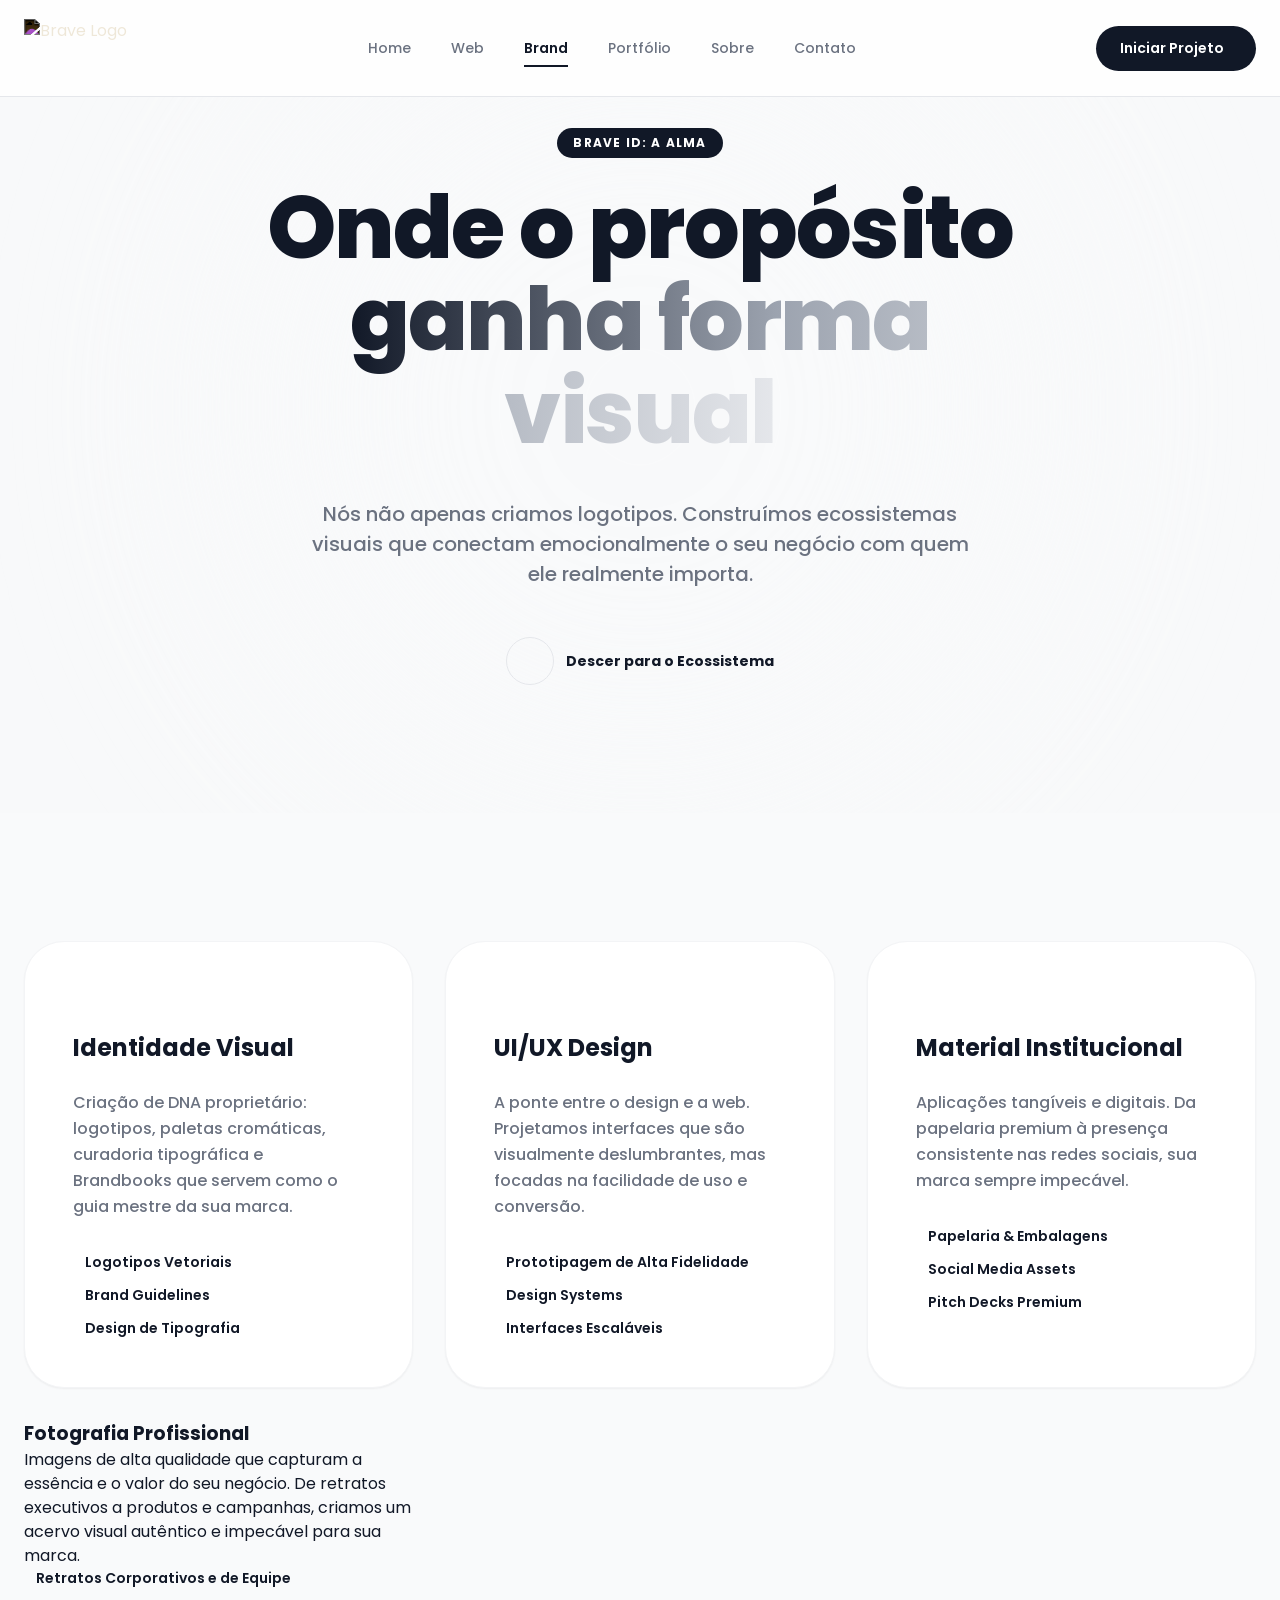
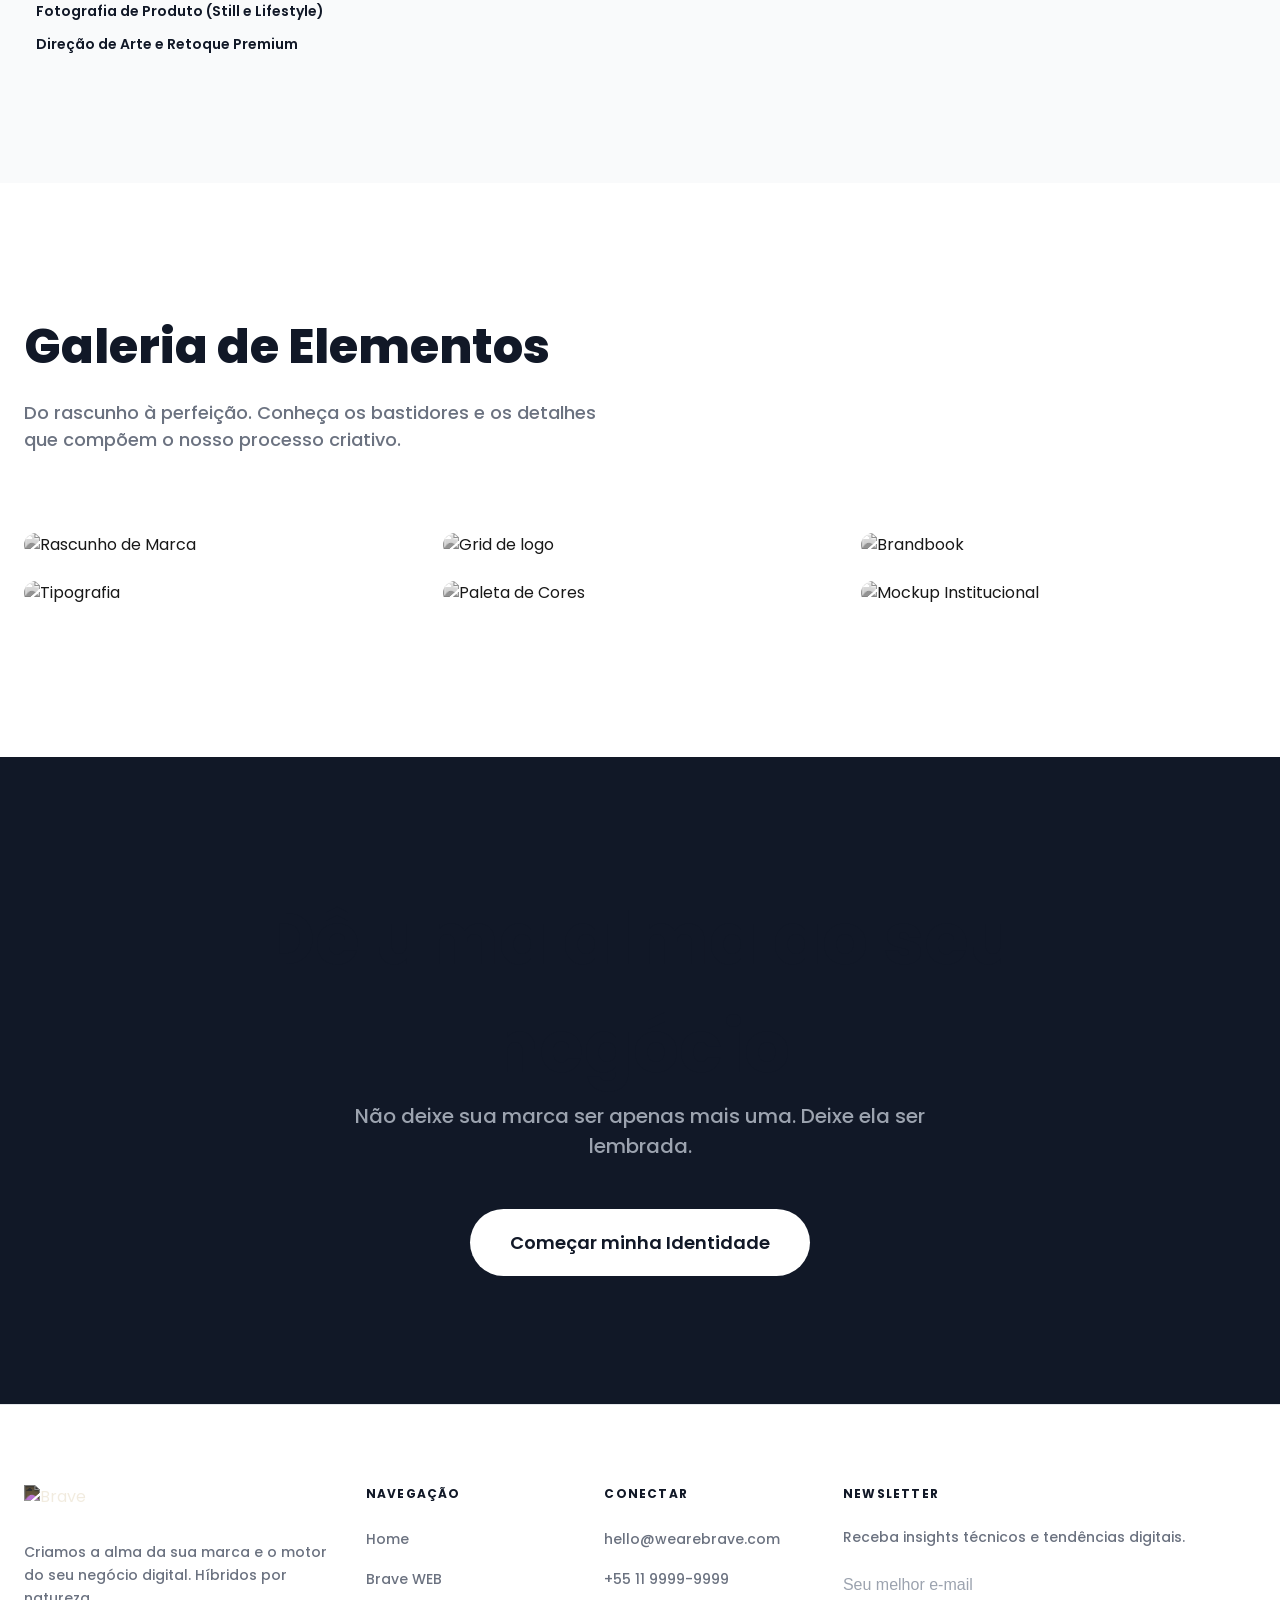
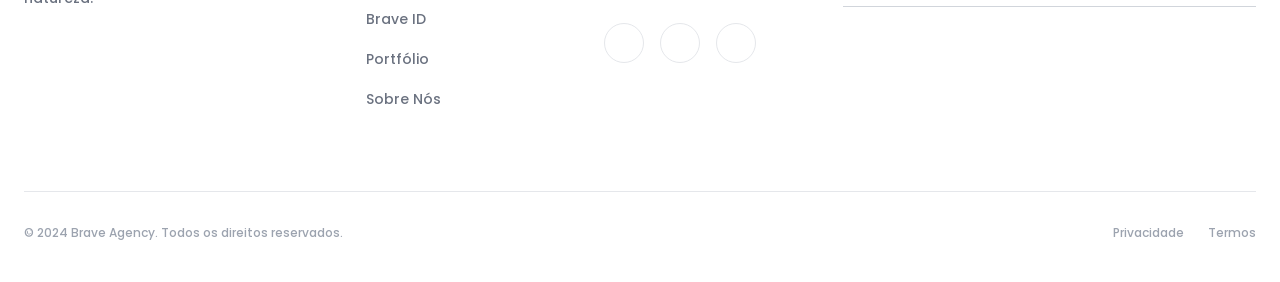
==== commit 92f72e49: "feat: adiciona card Fotografia Profissional na pagina Brand Co-Authored-By: Claude Sonnet 4.6 <norep" ====
--- a/brand.html
+++ b/brand.html
@@ -107,6 +107,20 @@
               </ul>
             </div>
 
+            <!-- Fotografia Profissional -->
+            <div class="service-card reveal-up" style="animation-delay: 300ms;">
+              <div class="service-icon">
+                <iconify-icon icon="lucide:camera"></iconify-icon>
+              </div>
+              <h3>Fotografia Profissional</h3>
+              <p>Imagens de alta qualidade que capturam a essência e o valor do seu negócio. De retratos executivos a produtos e campanhas, criamos um acervo visual autêntico e impecável para sua marca.</p>
+              <ul class="feature-list-green">
+                <li><iconify-icon icon="lucide:check"></iconify-icon> Retratos Corporativos e de Equipe</li>
+                <li><iconify-icon icon="lucide:check"></iconify-icon> Fotografia de Produto (Still e Lifestyle)</li>
+                <li><iconify-icon icon="lucide:check"></iconify-icon> Direção de Arte e Retoque Premium</li>
+              </ul>
+            </div>
+
           </div>
         </div>
       </section>
--- a/style.css
+++ b/style.css
@@ -463,11 +463,20 @@
   }
 }
 
-.laptop-screen img {
+/* ── Screen slideshow ── */
+.screen-scroll-wrapper {
+  position: absolute;
+  inset: 0;
+  overflow: hidden;
+}
+
+.screen-slide {
+  position: absolute;
+  top: 0; left: 0;
   width: 100%;
-  height: 100%;
-  object-fit: cover;
-  opacity: 0.9;
+  height: auto;
+  display: block;
+  opacity: 0;
 }
 
 .screen-glare {
@@ -839,6 +848,9 @@
   margin-bottom: 48px;
   font-weight: 500;
   max-width: 672px;
+  text-align: center;
+  margin-left: auto;
+  margin-right: auto;
 }
 @media (min-width: 768px) { .cta-subtitle { font-size: 20px; } }
 
@@ -1177,6 +1189,9 @@
   position: relative;
   z-index: 10;
   overflow: hidden;
+  height: 362px;
+  display: flex;
+  flex-direction: column;
 }
 
 .code-window-header {
@@ -1207,10 +1222,26 @@
   font-size: 12px;
   font-family: monospace;
   color: var(--color-gray-400);
-  line-height: 1.5;
-  overflow-x: auto;
+  line-height: 1.8;
+  overflow: hidden;
+  flex: 1;
+  scroll-behavior: smooth;
 }
 @media (min-width: 768px) { .code-content { font-size: 14px; } }
+
+@keyframes blink {
+  0%, 100% { opacity: 1; }
+  50%       { opacity: 0; }
+}
+.code-cursor {
+  display: inline-block;
+  width: 2px;
+  height: 1em;
+  background: #f472b6;
+  vertical-align: text-bottom;
+  margin-left: 1px;
+  animation: blink 0.9s step-end infinite;
+}
 
 .clr-pink { color: #f472b6; }
 .clr-yellow { color: #fef08a; }
@@ -1936,6 +1967,7 @@
   width: 100%;
   height: 100%;
   object-fit: cover;
+  object-position: top center;
   transition: transform 0.7s ease;
 }
 
@@ -2212,6 +2244,7 @@
   width: 100%;
   height: 100%;
   object-fit: cover;
+  object-position: top center;
   transition: transform 0.5s ease;
 }
 
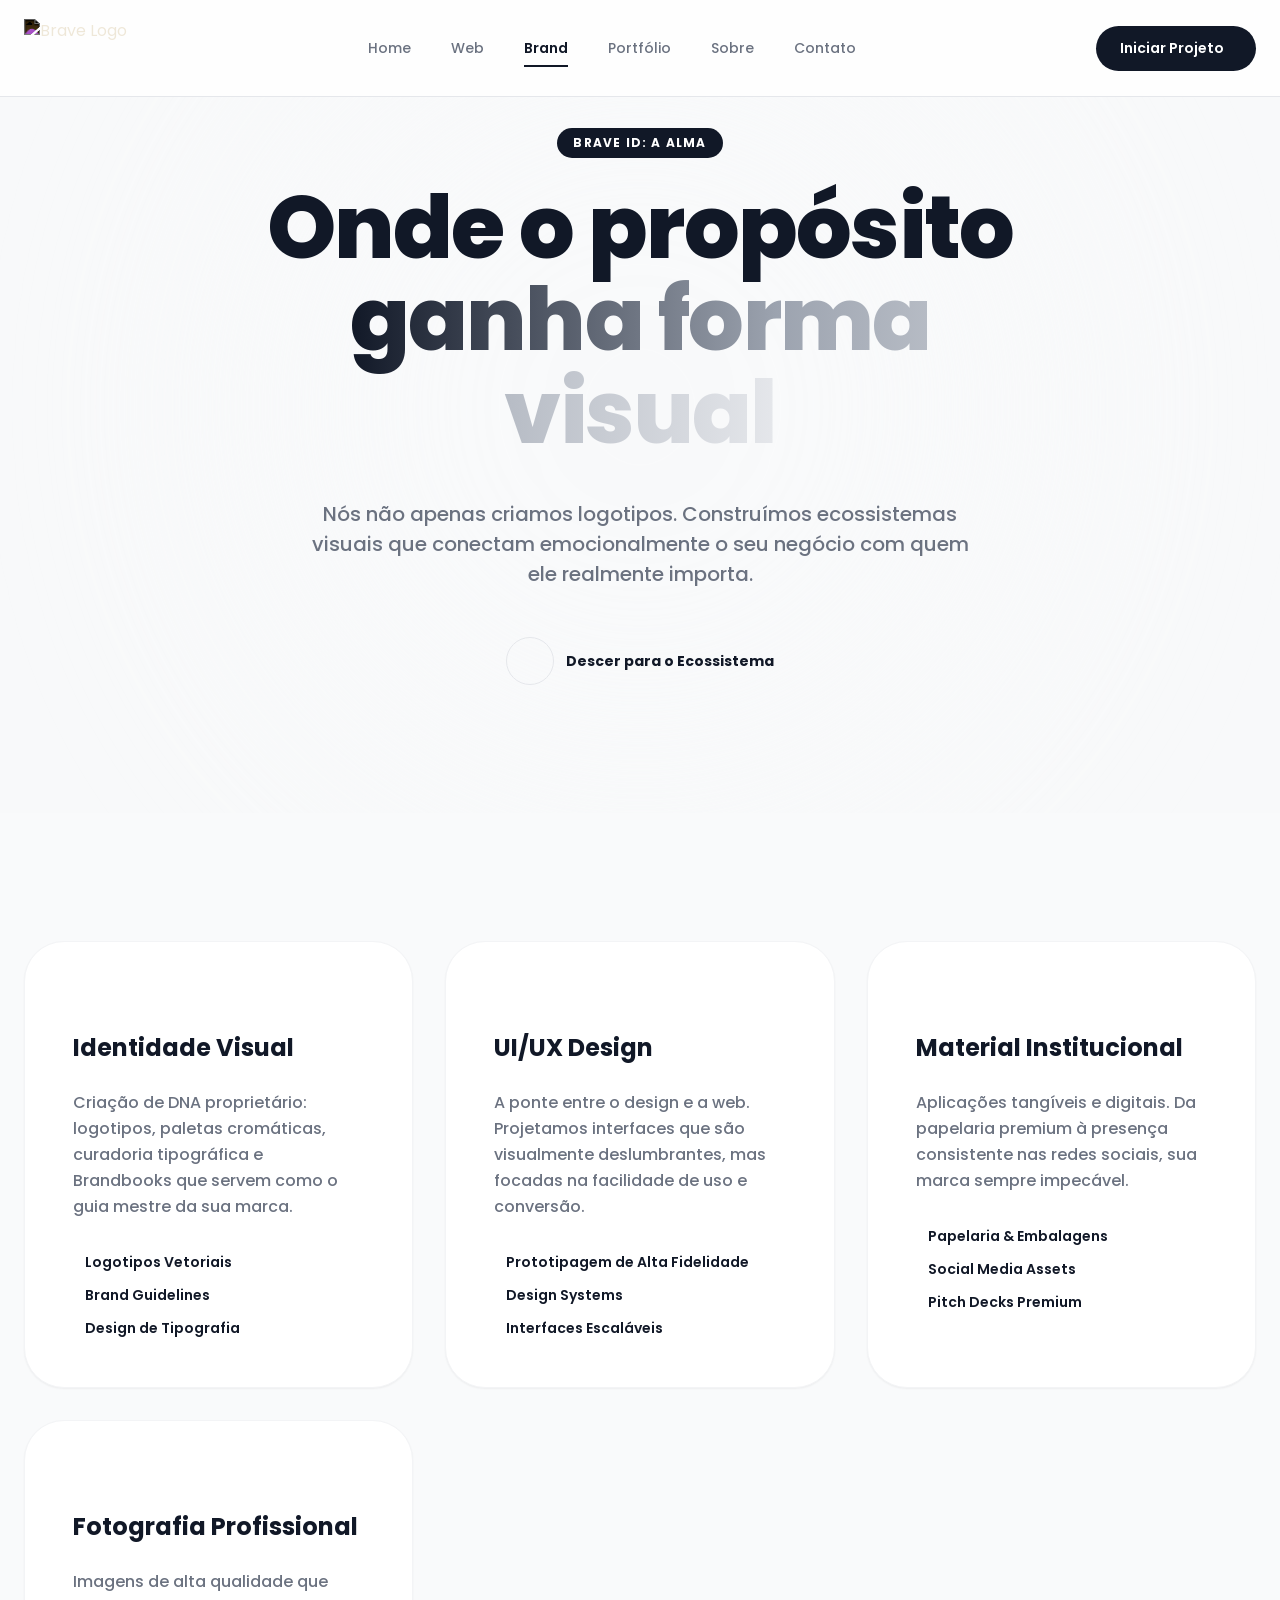
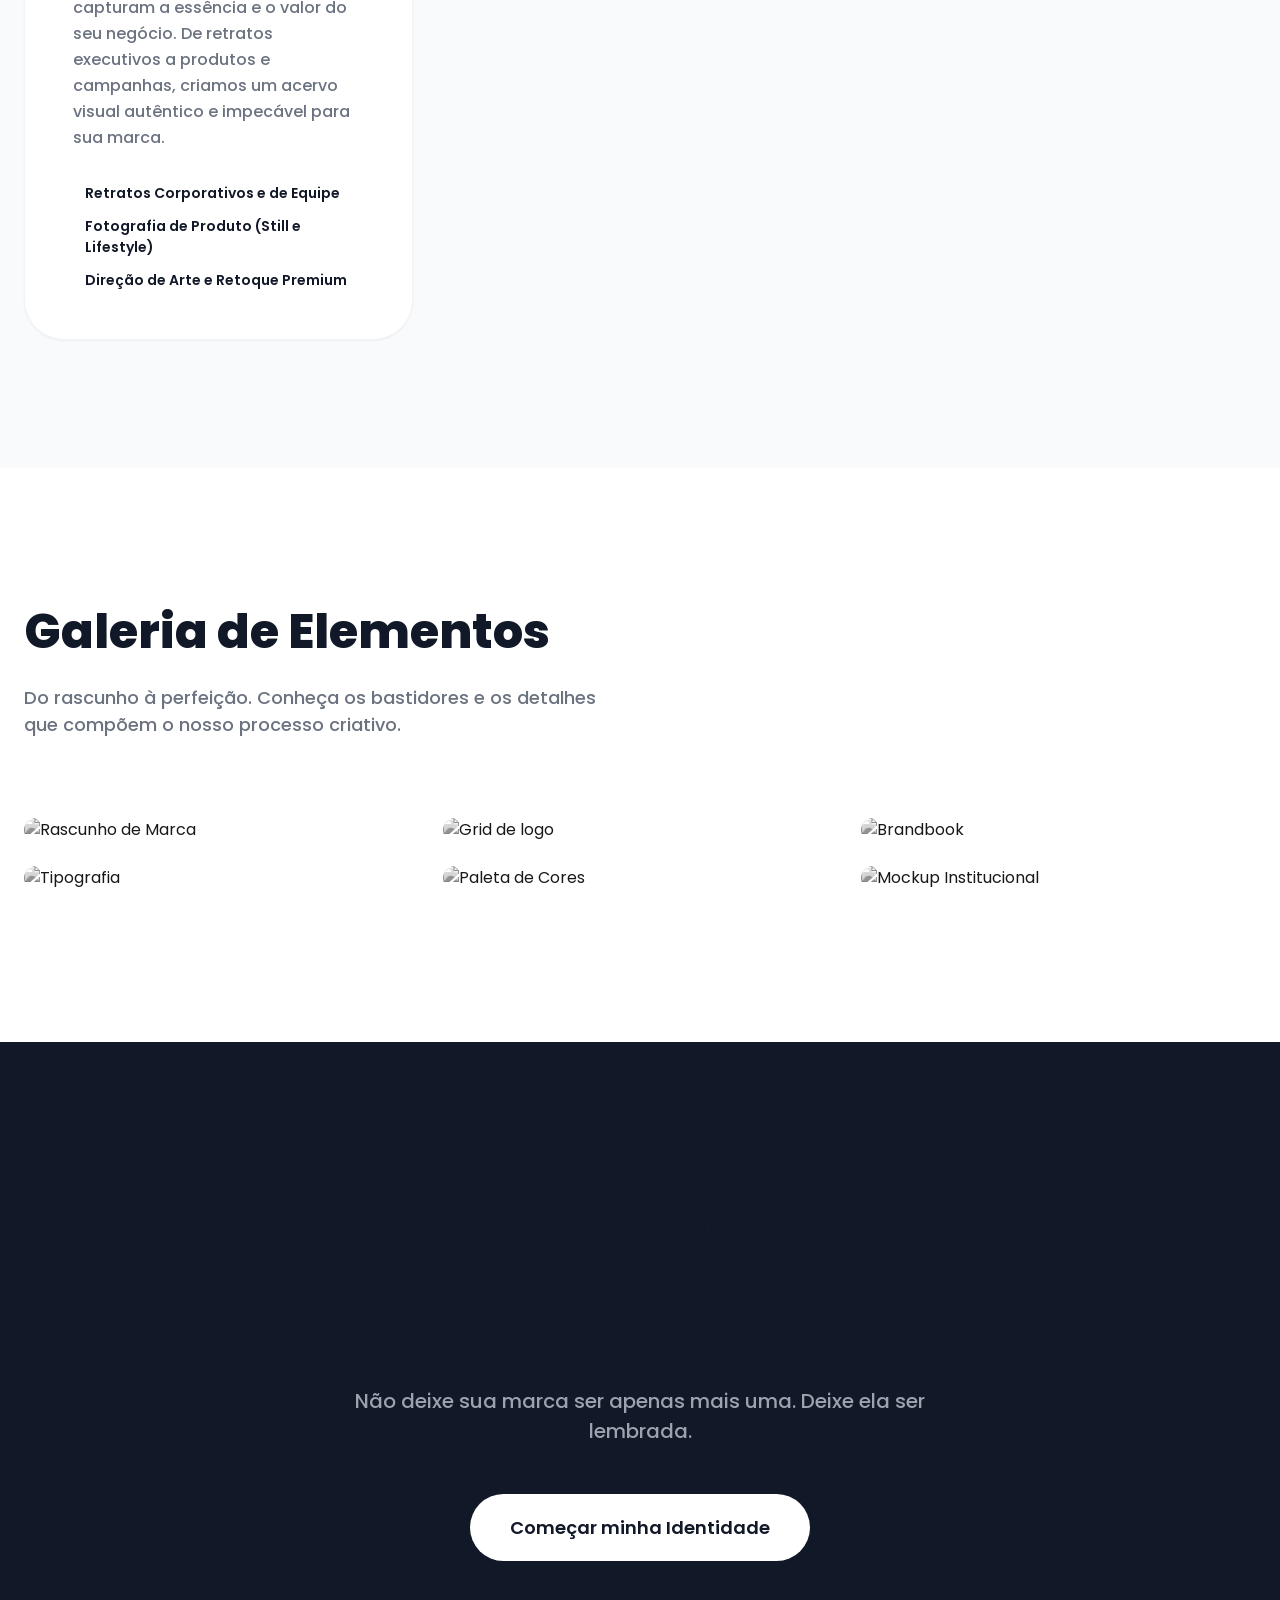
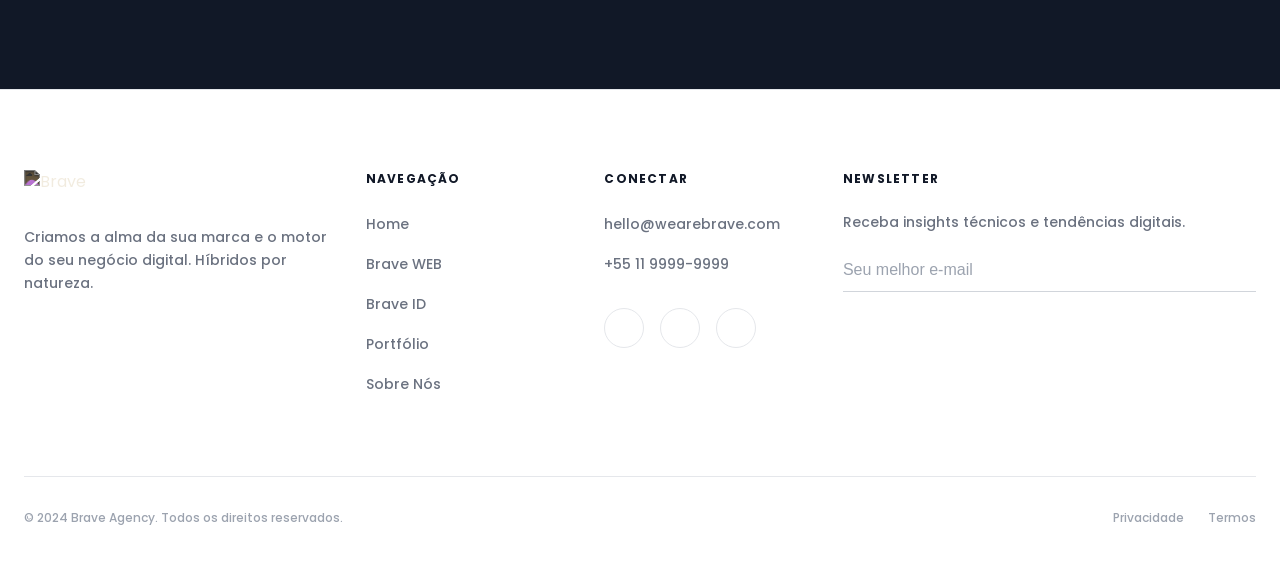
==== commit ec5e6238: "fix: corrige estilo do card Fotografia para ecosystem-card com icone aperture Co-Authored-By: Claude" ====
--- a/brand.html
+++ b/brand.html
@@ -108,9 +108,9 @@
             </div>
 
             <!-- Fotografia Profissional -->
-            <div class="service-card reveal-up" style="animation-delay: 300ms;">
-              <div class="service-icon">
-                <iconify-icon icon="lucide:camera"></iconify-icon>
+            <div class="ecosystem-card">
+              <div class="card-icon-large">
+                <iconify-icon icon="lucide:aperture"></iconify-icon>
               </div>
               <h3>Fotografia Profissional</h3>
               <p>Imagens de alta qualidade que capturam a essência e o valor do seu negócio. De retratos executivos a produtos e campanhas, criamos um acervo visual autêntico e impecável para sua marca.</p>
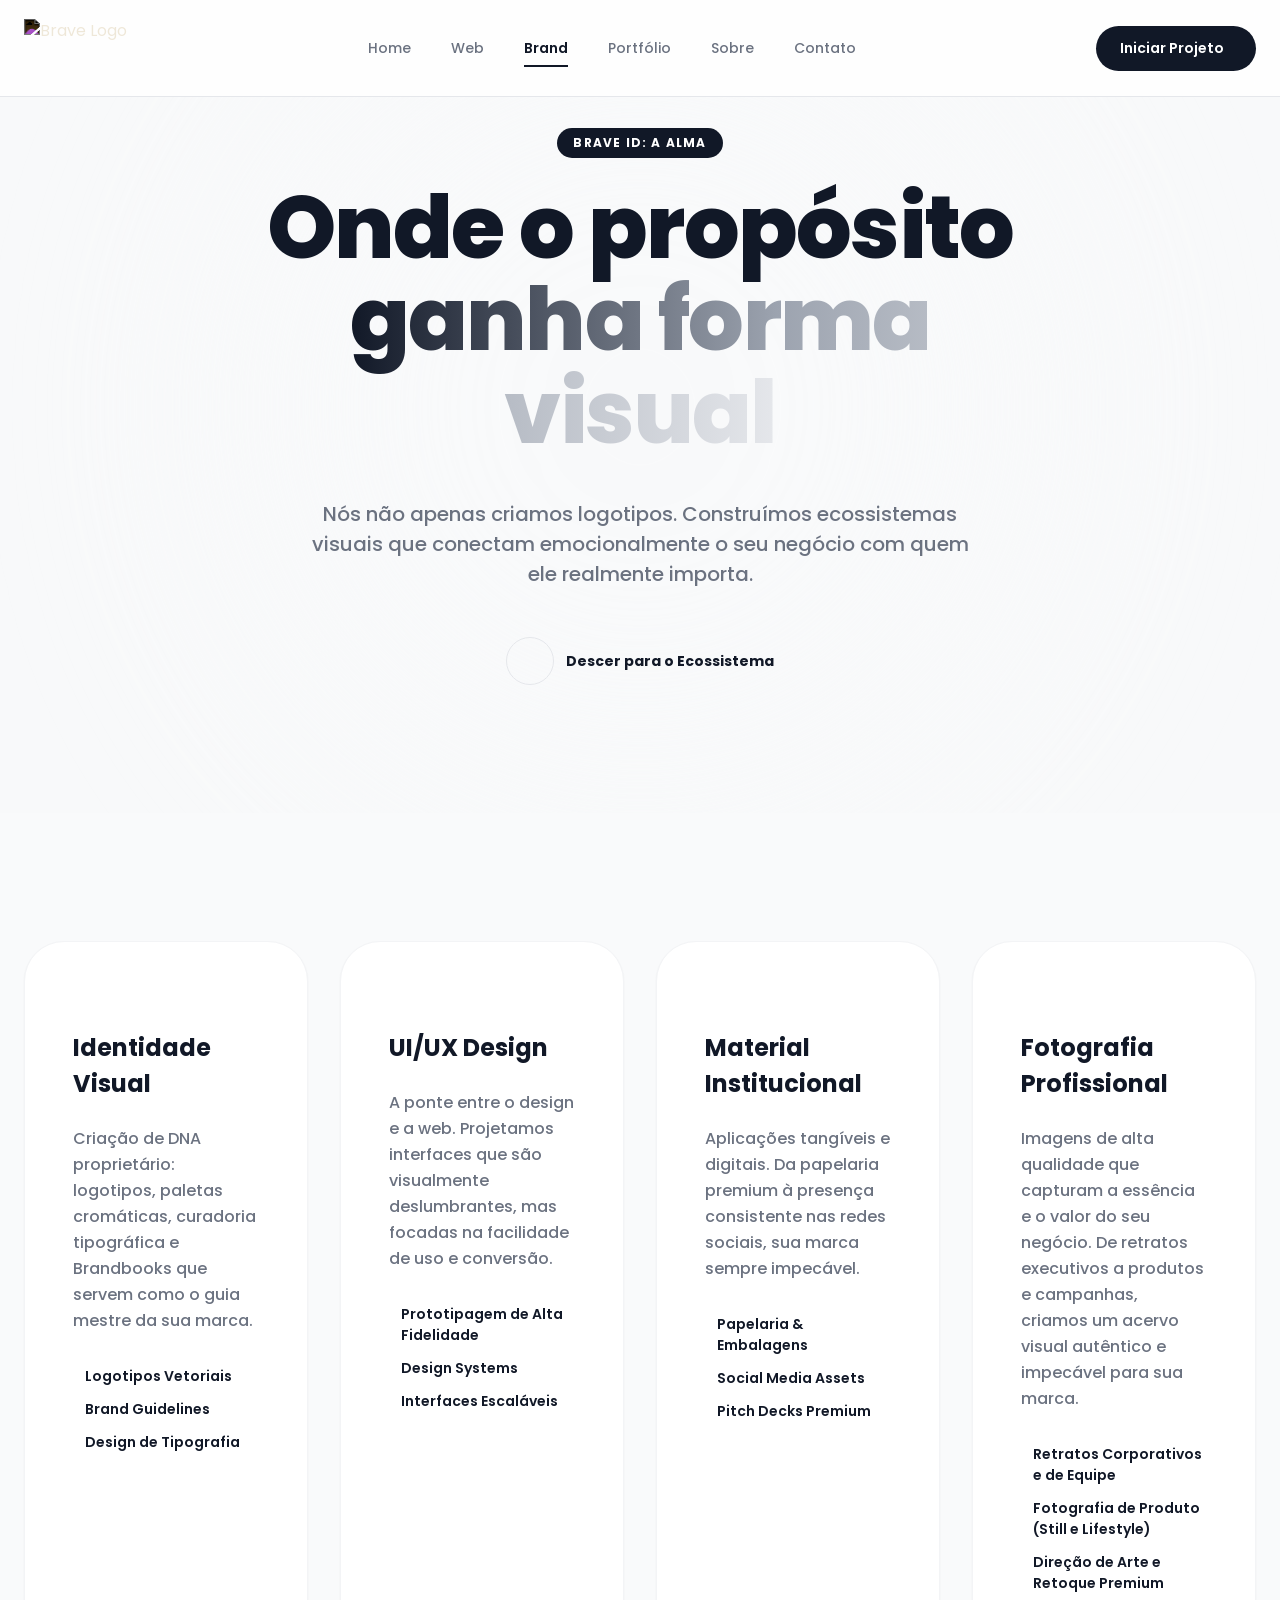
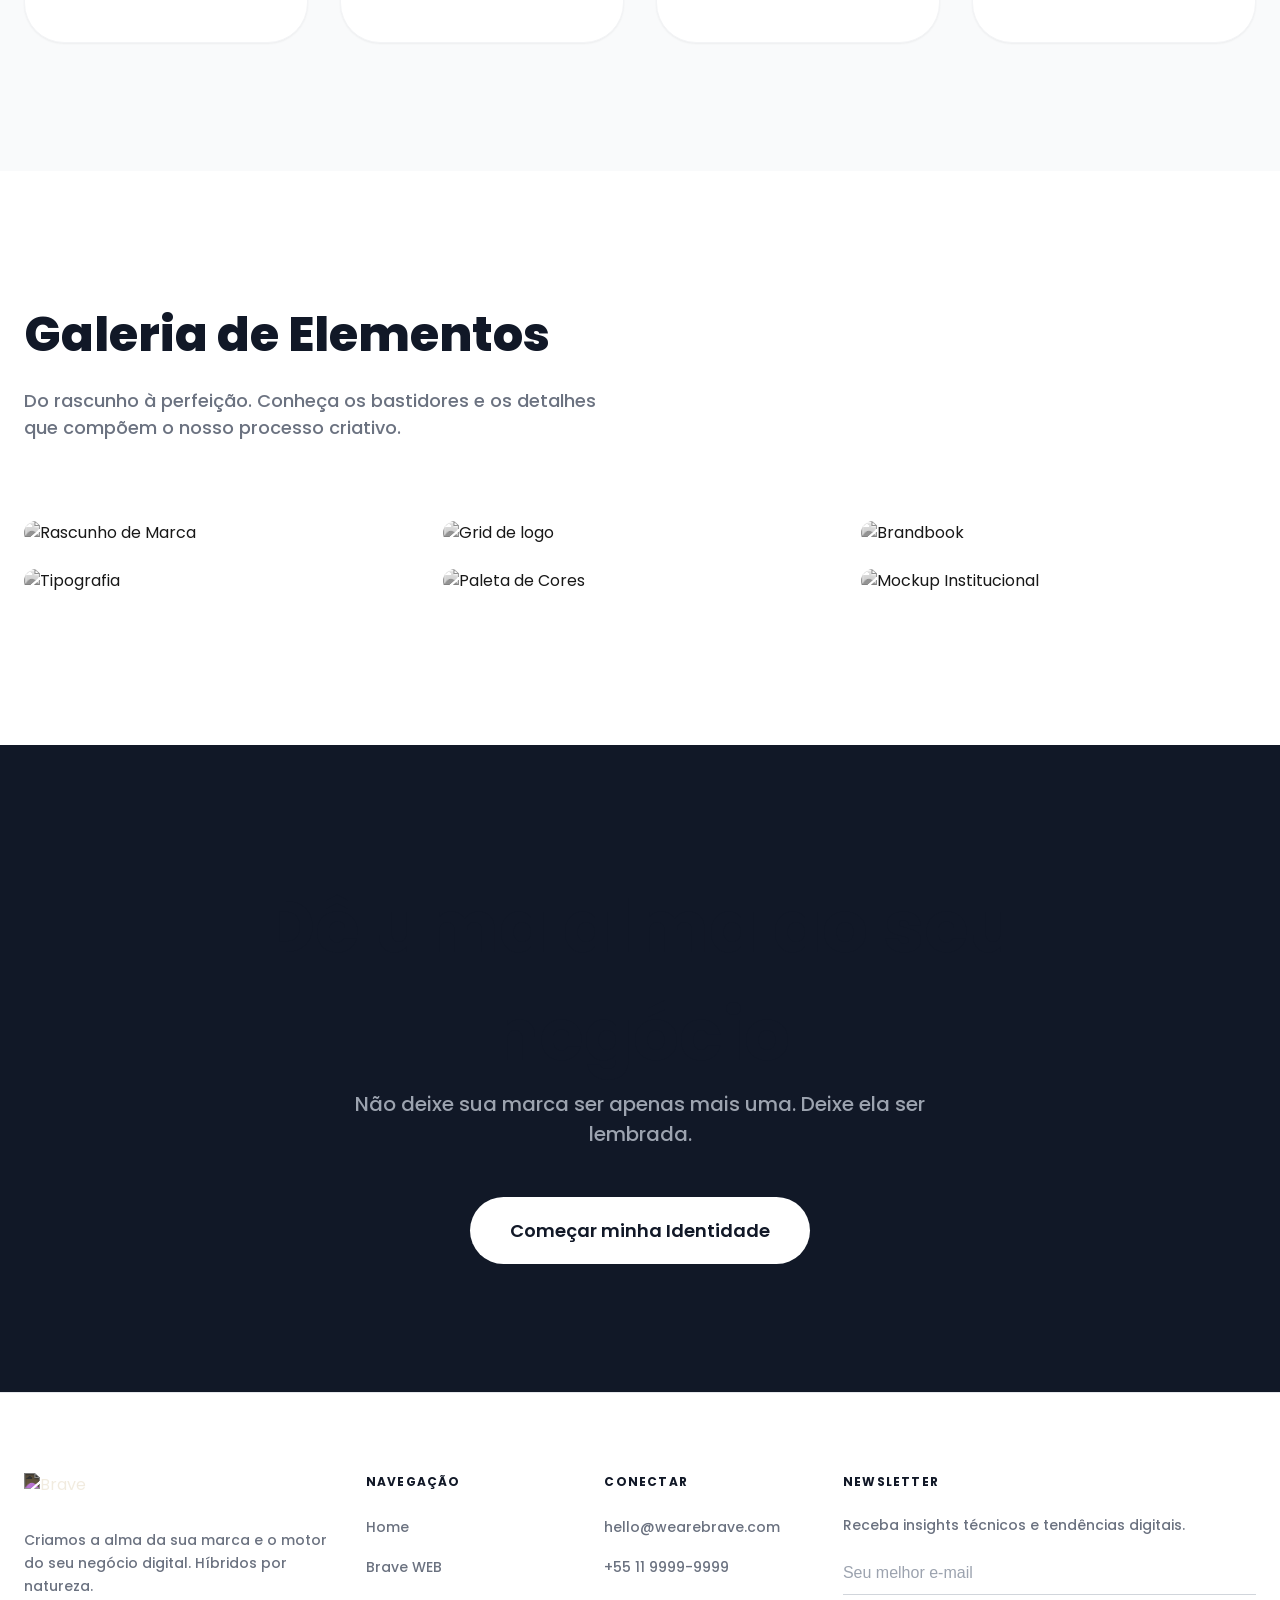
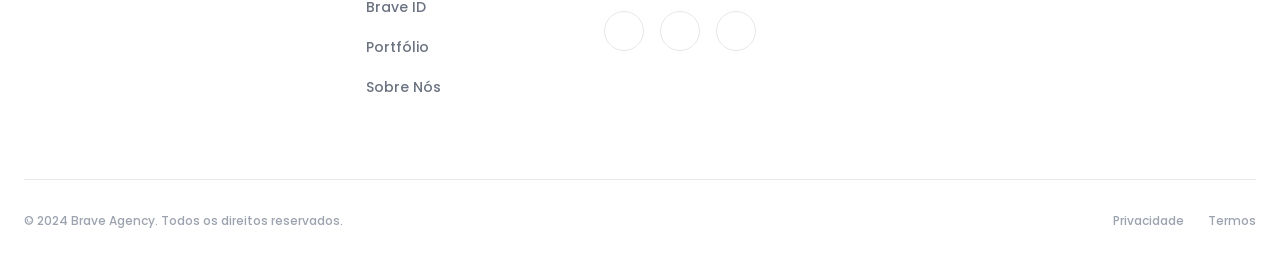
==== commit 714617df: "fix: adapta grid brand para 4 cards com layout 2x2 / 4 colunas Co-Authored-By: Claude Sonnet 4.6 <no" ====
--- a/brand.html
+++ b/brand.html
@@ -63,7 +63,7 @@
       <!-- Ecosystem Section -->
       <section id="ecosystem" class="ecosystem-section">
         <div class="container">
-          <div class="cards-grid cols-3">
+          <div class="cards-grid cols-4">
             
             <!-- Visual Identity -->
             <div class="ecosystem-card">
--- a/style.css
+++ b/style.css
@@ -1280,6 +1280,16 @@
   .cols-3 { grid-template-columns: repeat(3, 1fr); }
 }
 
+.cols-4 {
+  grid-template-columns: 1fr;
+}
+@media (min-width: 768px) {
+  .cols-4 { grid-template-columns: repeat(2, 1fr); }
+}
+@media (min-width: 1200px) {
+  .cols-4 { grid-template-columns: repeat(4, 1fr); }
+}
+
 .vertical-card {
   background: #f9fafb;
   border: 1px solid var(--color-gray-100);
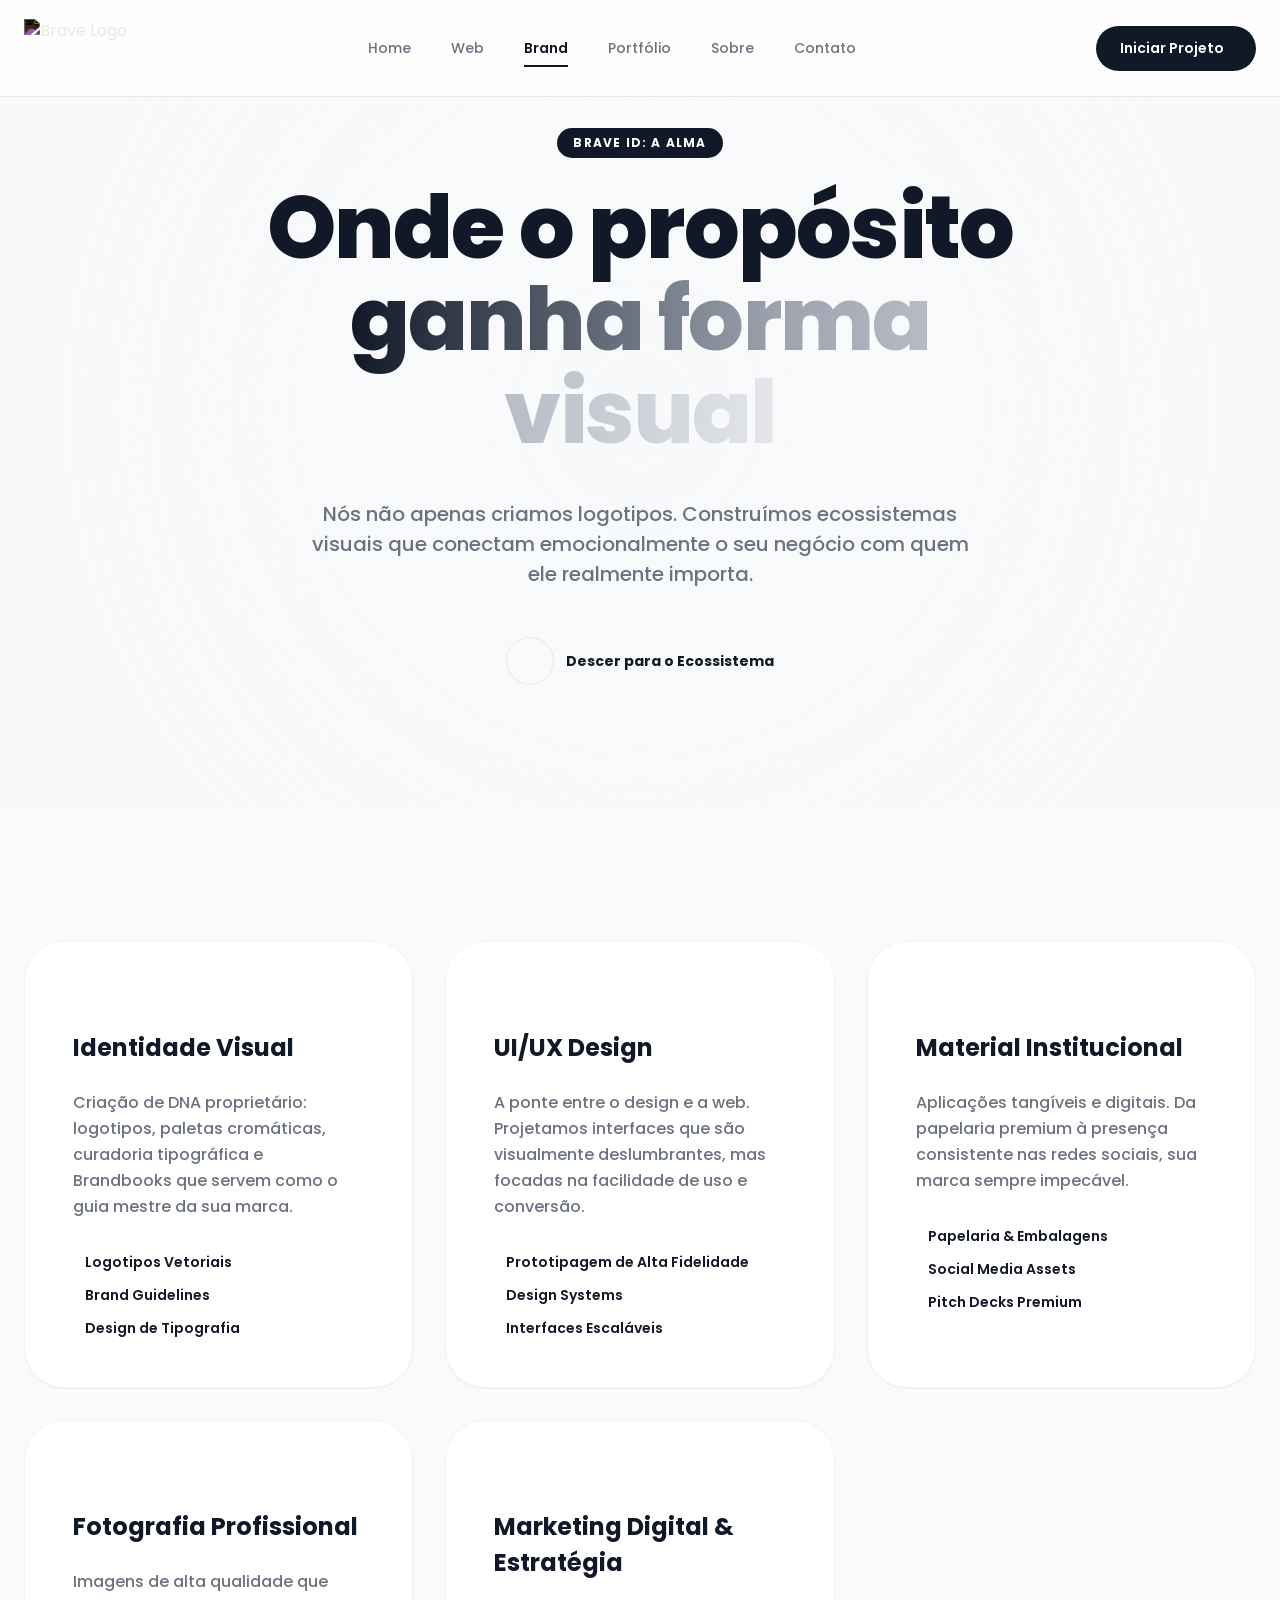
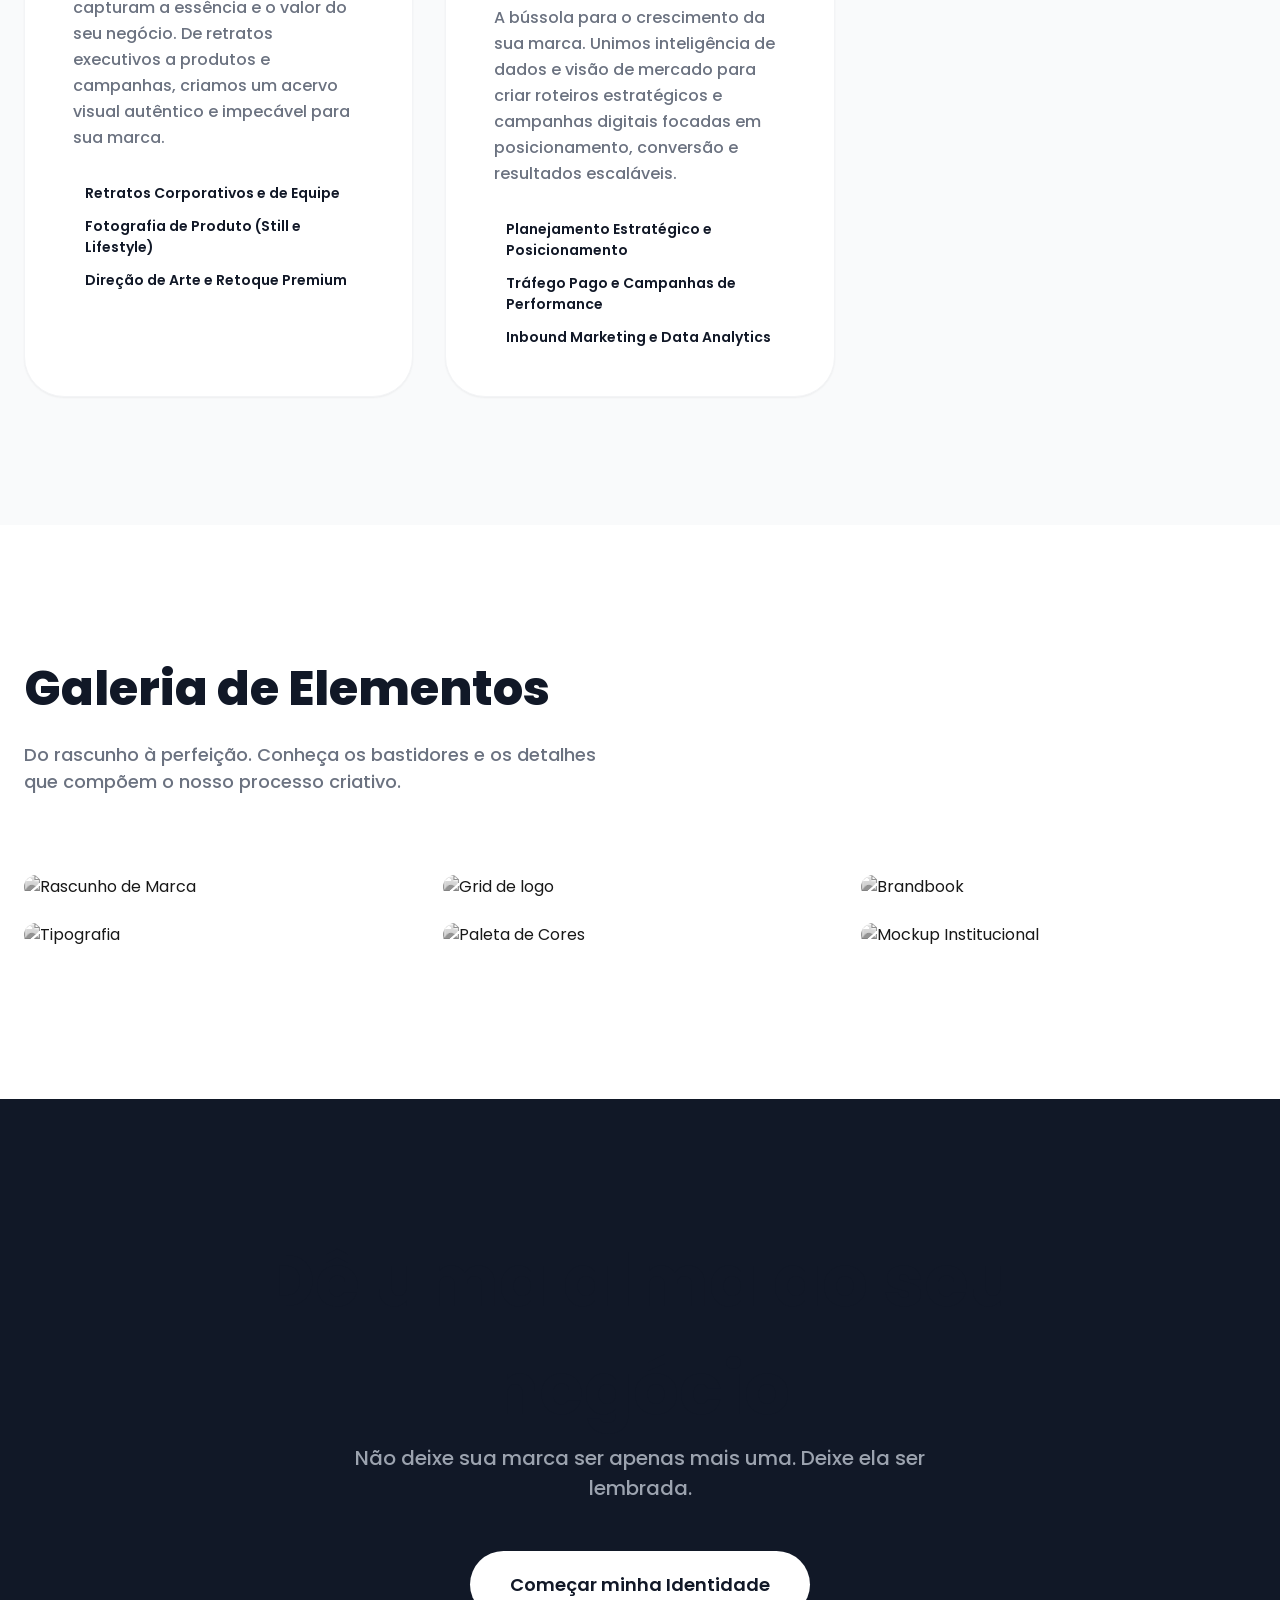
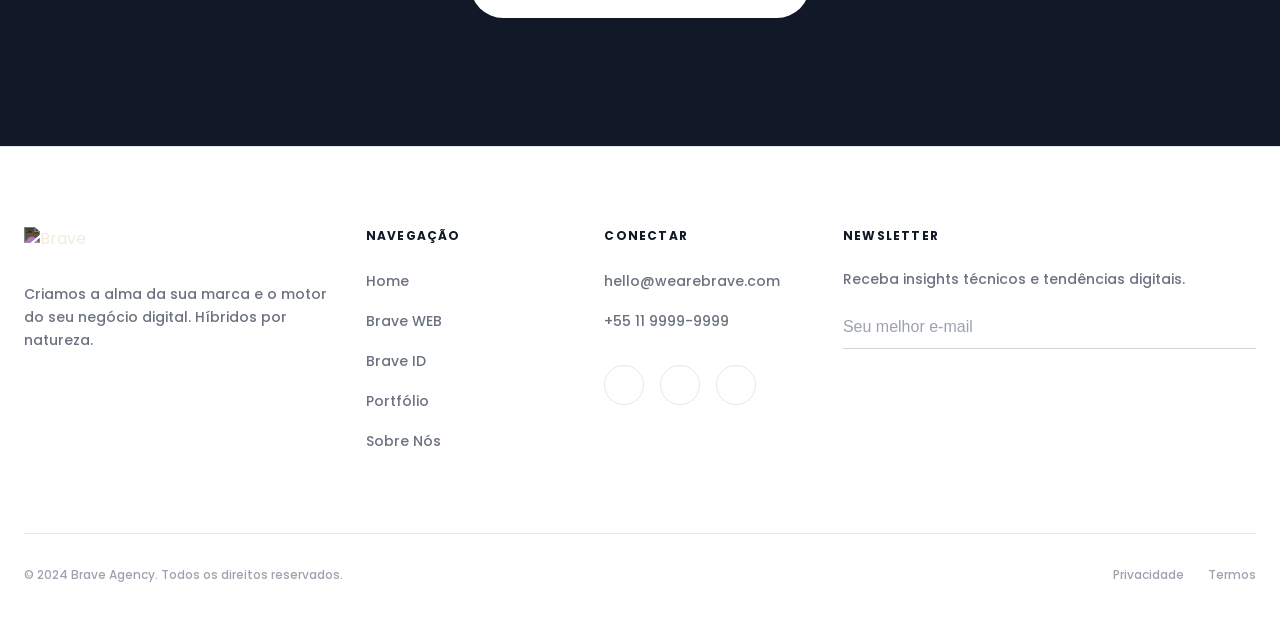
==== commit 545a6987: "feat: adiciona card Marketing Digital e ajusta grid para 3 colunas Co-Authored-By: Claude Sonnet 4.6" ====
--- a/brand.html
+++ b/brand.html
@@ -63,7 +63,7 @@
       <!-- Ecosystem Section -->
       <section id="ecosystem" class="ecosystem-section">
         <div class="container">
-          <div class="cards-grid cols-4">
+          <div class="cards-grid cols-3-wrap">
             
             <!-- Visual Identity -->
             <div class="ecosystem-card">
@@ -118,6 +118,20 @@
                 <li><iconify-icon icon="lucide:check"></iconify-icon> Retratos Corporativos e de Equipe</li>
                 <li><iconify-icon icon="lucide:check"></iconify-icon> Fotografia de Produto (Still e Lifestyle)</li>
                 <li><iconify-icon icon="lucide:check"></iconify-icon> Direção de Arte e Retoque Premium</li>
+              </ul>
+            </div>
+
+            <!-- Marketing Digital -->
+            <div class="ecosystem-card">
+              <div class="card-icon-large">
+                <iconify-icon icon="lucide:target"></iconify-icon>
+              </div>
+              <h3>Marketing Digital & Estratégia</h3>
+              <p>A bússola para o crescimento da sua marca. Unimos inteligência de dados e visão de mercado para criar roteiros estratégicos e campanhas digitais focadas em posicionamento, conversão e resultados escaláveis.</p>
+              <ul class="feature-list-green">
+                <li><iconify-icon icon="lucide:check"></iconify-icon> Planejamento Estratégico e Posicionamento</li>
+                <li><iconify-icon icon="lucide:check"></iconify-icon> Tráfego Pago e Campanhas de Performance</li>
+                <li><iconify-icon icon="lucide:check"></iconify-icon> Inbound Marketing e Data Analytics</li>
               </ul>
             </div>
 
--- a/style.css
+++ b/style.css
@@ -1290,6 +1290,16 @@
   .cols-4 { grid-template-columns: repeat(4, 1fr); }
 }
 
+.cols-3-wrap {
+  grid-template-columns: 1fr;
+}
+@media (min-width: 768px) {
+  .cols-3-wrap { grid-template-columns: repeat(2, 1fr); }
+}
+@media (min-width: 1200px) {
+  .cols-3-wrap { grid-template-columns: repeat(3, 1fr); }
+}
+
 .vertical-card {
   background: #f9fafb;
   border: 1px solid var(--color-gray-100);
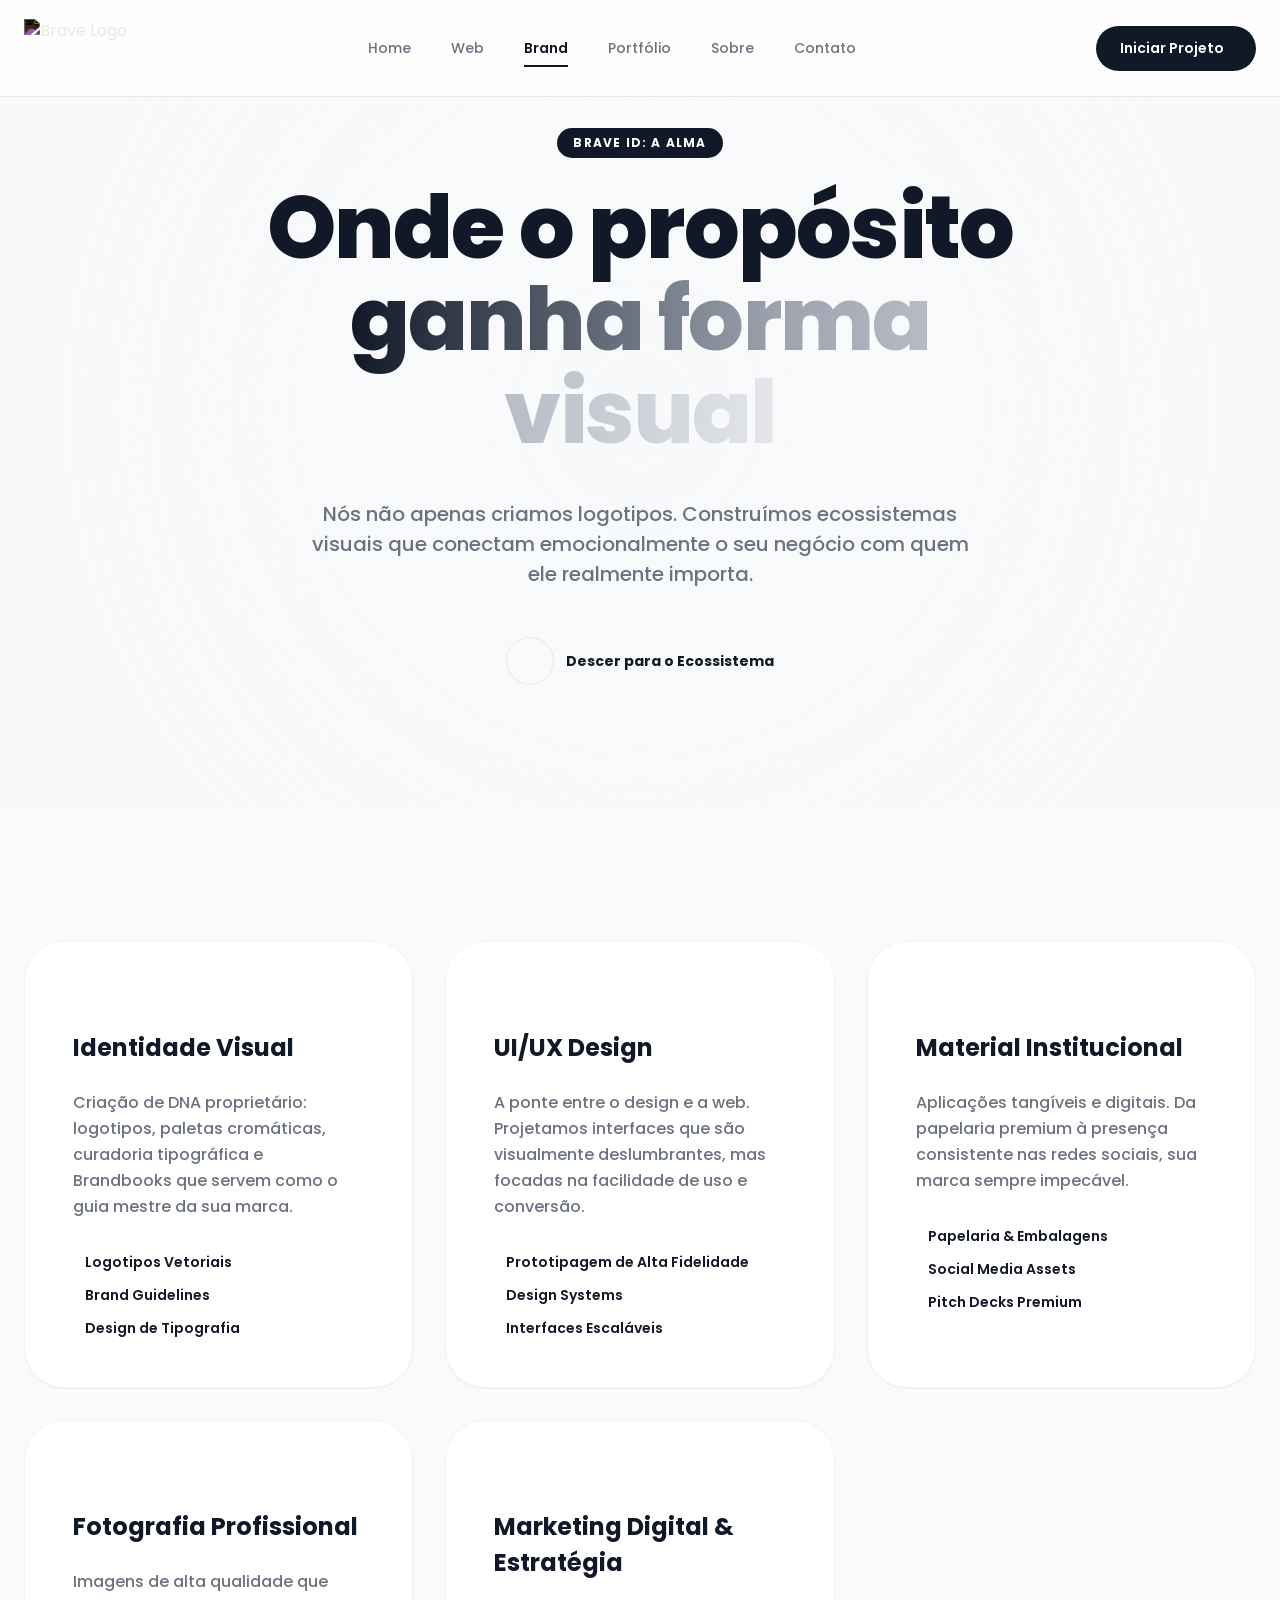
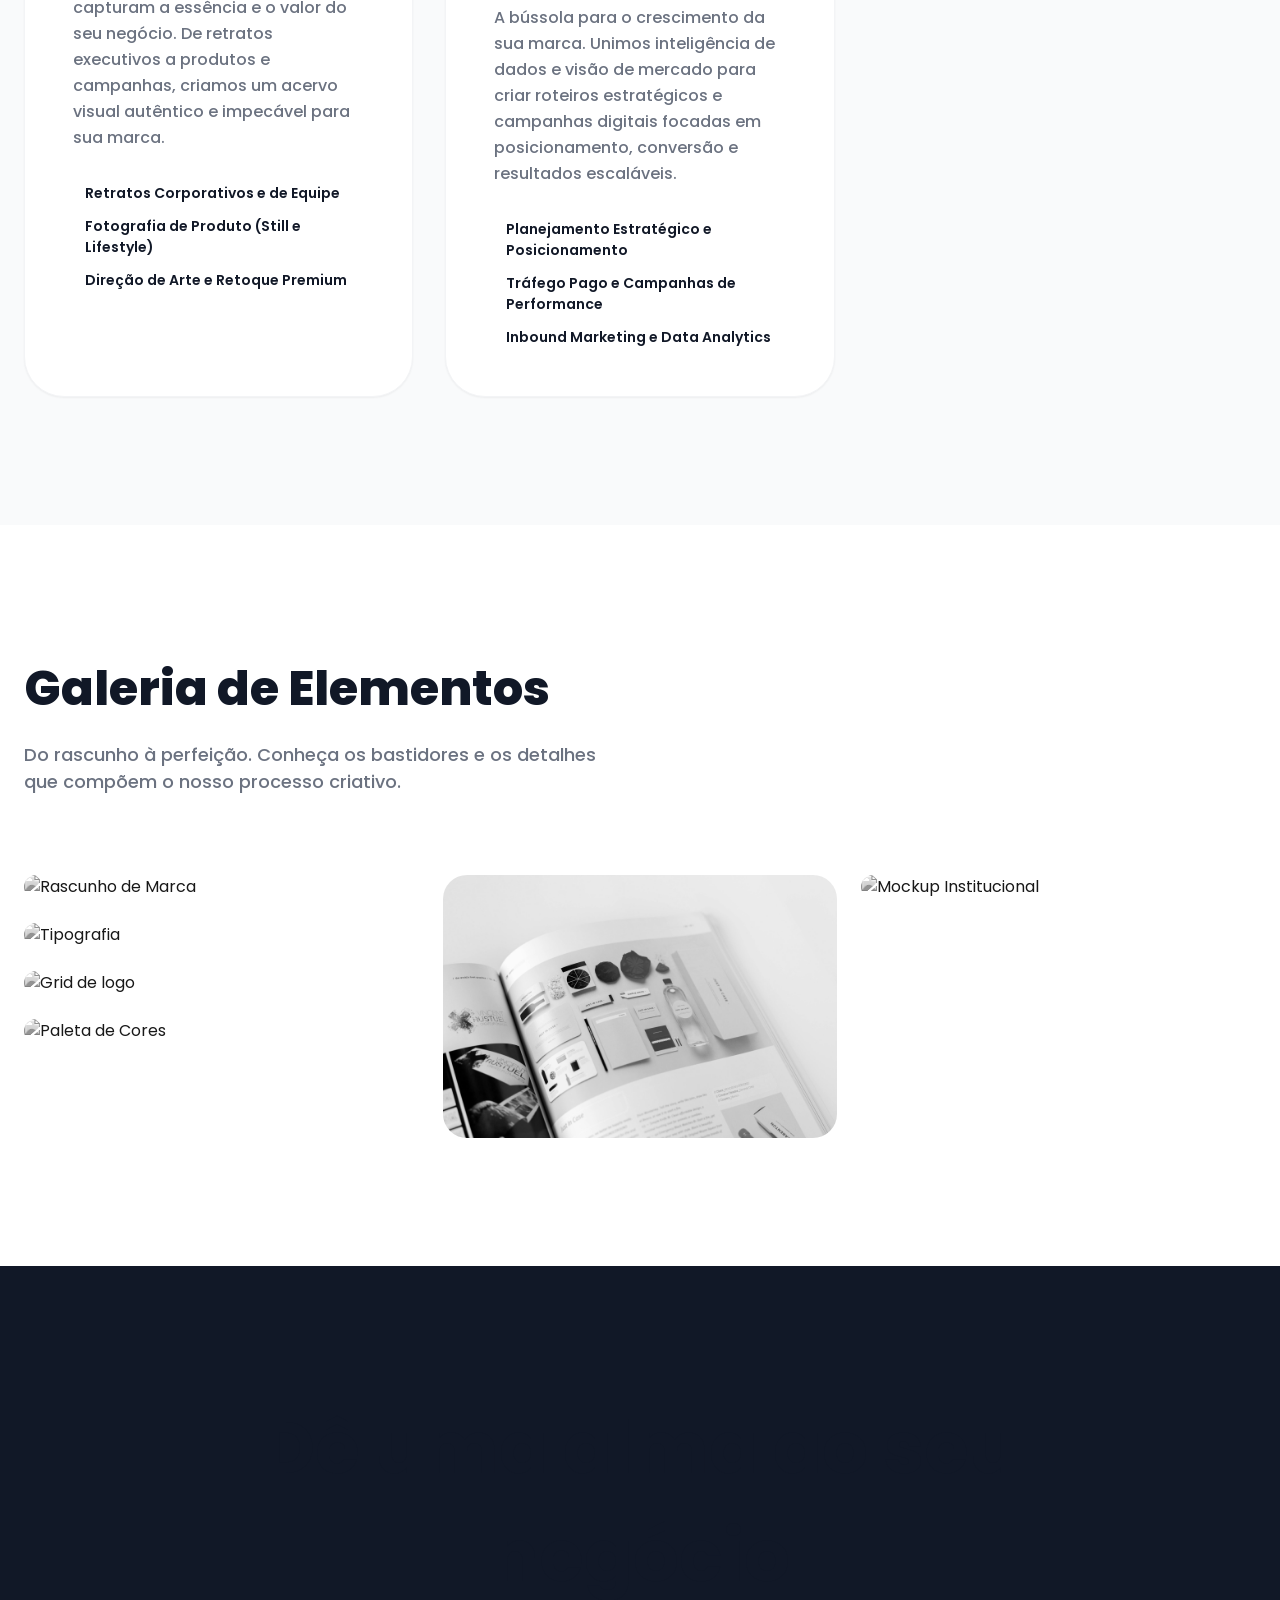
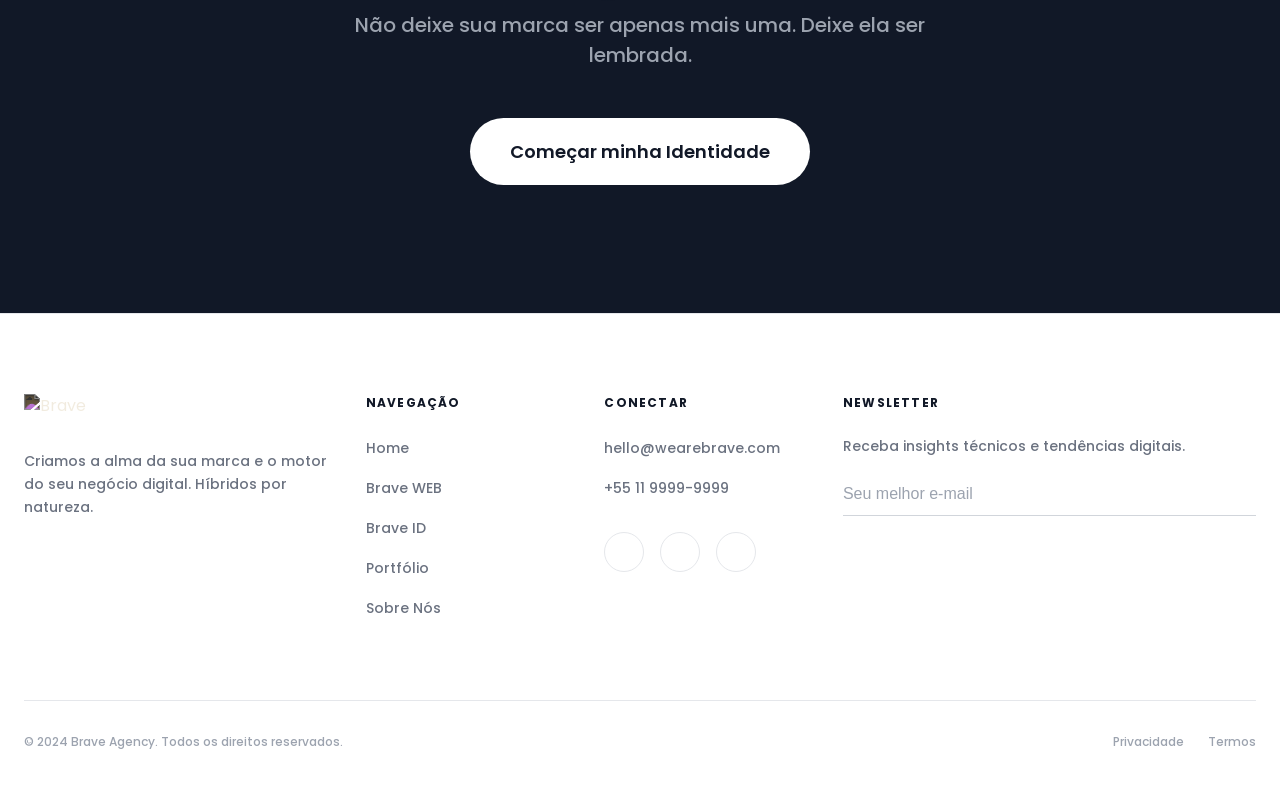
==== commit 03847ea8: "fix: substitui imagem quebrada do Manual da Marca por foto local Co-Authored-By: Claude Sonnet 4.6 <" ====
--- a/brand.html
+++ b/brand.html
@@ -191,7 +191,7 @@
             
             <div class="masonry-item">
               <div class="masonry-img-wrapper">
-                <img src="https://images.unsplash.com/photo-1586717791821-3f44a563eb4c?auto=format&fit=crop&q=80&w=800" alt="Brandbook">
+                <img src="img/brand/brands-people-0adHvNJu-Zo-unsplash.jpg" alt="Brandbook">
                 <div class="masonry-overlay">
                   <span>O Manual da Marca</span>
                 </div>
--- a/style.css
+++ b/style.css
@@ -486,6 +486,51 @@
   pointer-events: none;
 }
 
+/* METRICS BAR */
+.metrics-bar {
+  background: #f0f0f0;
+  border-top: 1px solid #e0e0e0;
+  border-bottom: 1px solid #e0e0e0;
+  padding: 40px 0;
+}
+.metrics-bar__inner {
+  display: flex;
+  justify-content: center;
+  align-items: center;
+  flex-wrap: wrap;
+  gap: 0;
+}
+.metric-item {
+  flex: 1;
+  min-width: 160px;
+  text-align: center;
+  padding: 16px 32px;
+  border-right: 1px solid #d1d5db;
+}
+.metric-item:last-child { border-right: none; }
+.metric-value {
+  display: block;
+  font-size: clamp(2rem, 4vw, 3rem);
+  font-weight: 800;
+  color: #111827;
+  letter-spacing: -0.03em;
+  line-height: 1;
+  margin-bottom: 8px;
+}
+.metric-label {
+  display: block;
+  font-size: 13px;
+  font-weight: 500;
+  color: #4b5563;
+  text-transform: uppercase;
+  letter-spacing: 0.08em;
+}
+@media (max-width: 640px) {
+  .metric-item { flex: 0 0 50%; border-right: none; border-bottom: 1px solid #d1d5db; padding: 20px 16px; }
+  .metric-item:nth-child(odd) { border-right: 1px solid #d1d5db; }
+  .metric-item:last-child, .metric-item:nth-last-child(2):nth-child(odd) { border-bottom: none; }
+}
+
 /* DUALITY SECTION */
 .duality {
   padding: 128px 0;
@@ -1566,6 +1611,8 @@
   height: 48px;
   border-radius: 50%;
   border: 2px solid rgba(255, 255, 255, 0.1);
+  object-fit: cover;
+  object-position: center 20%;
 }
 
 .profile-name { font-weight: 700; }
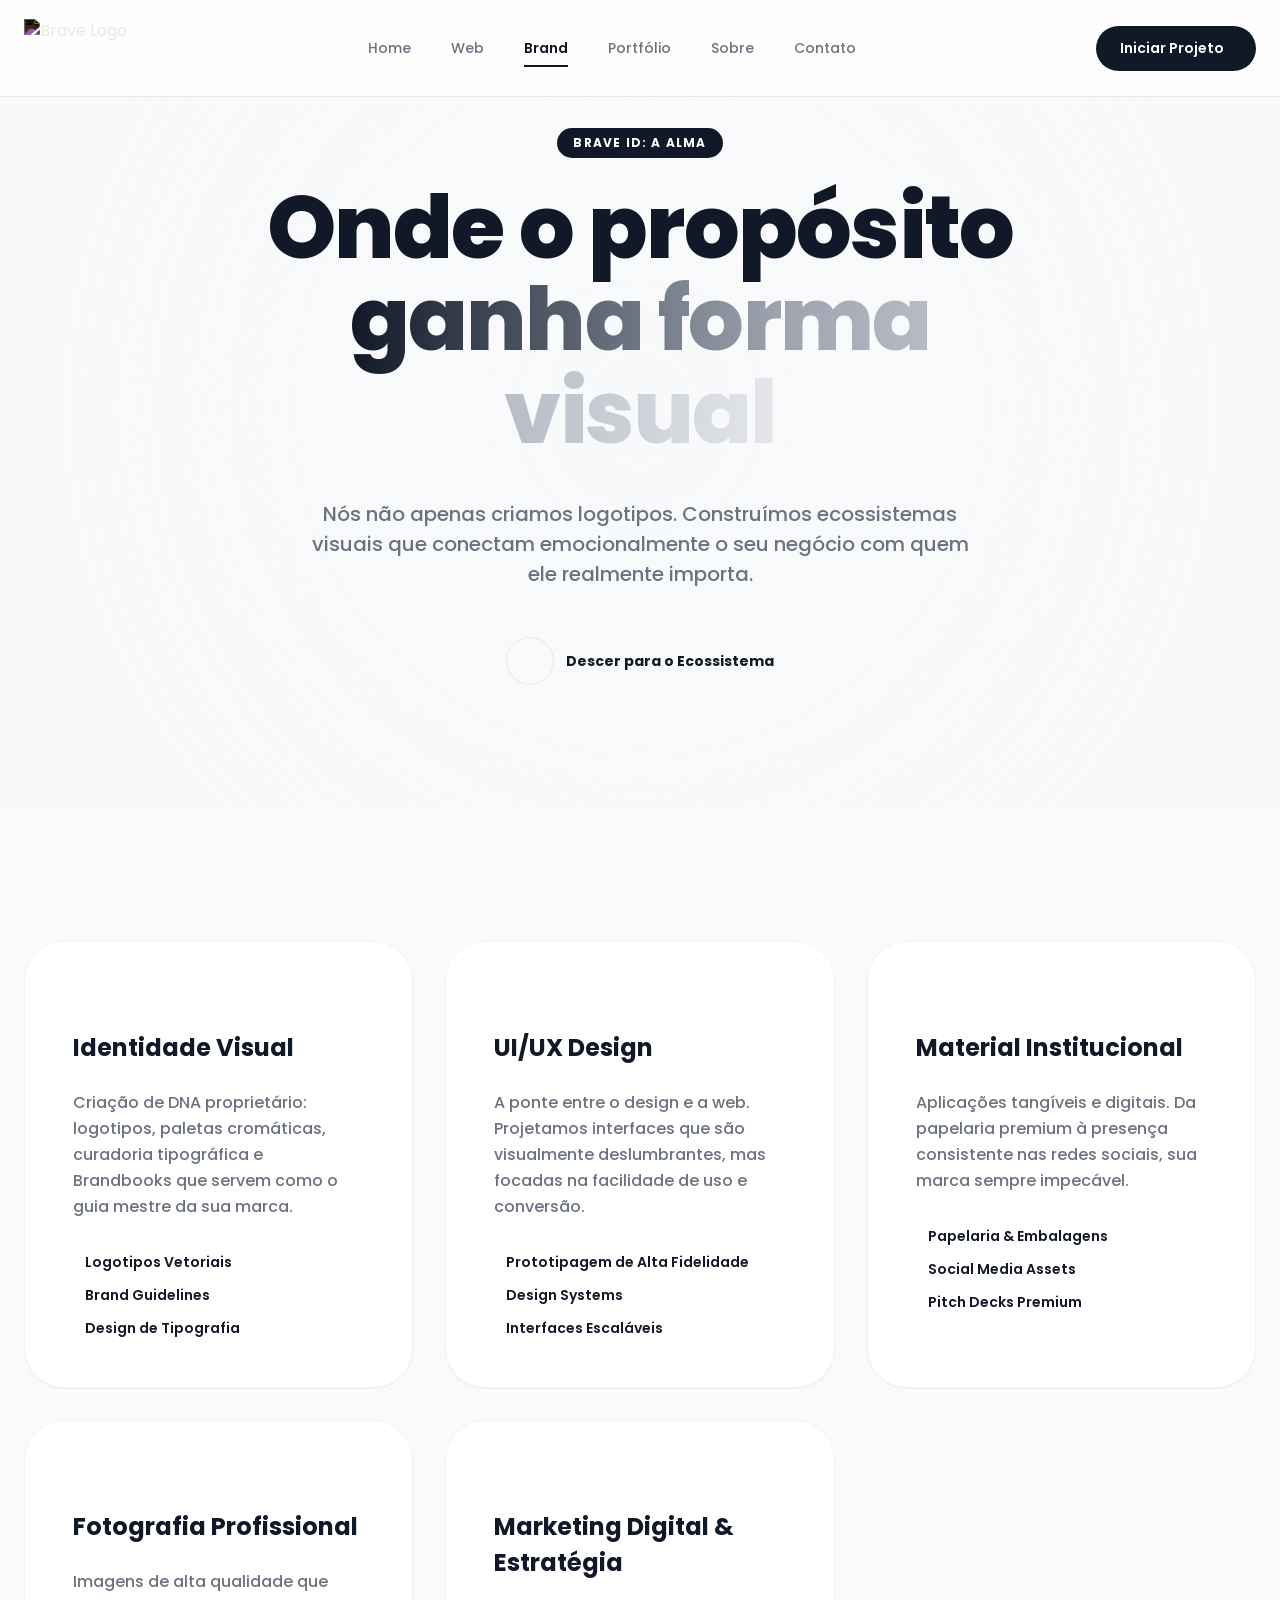
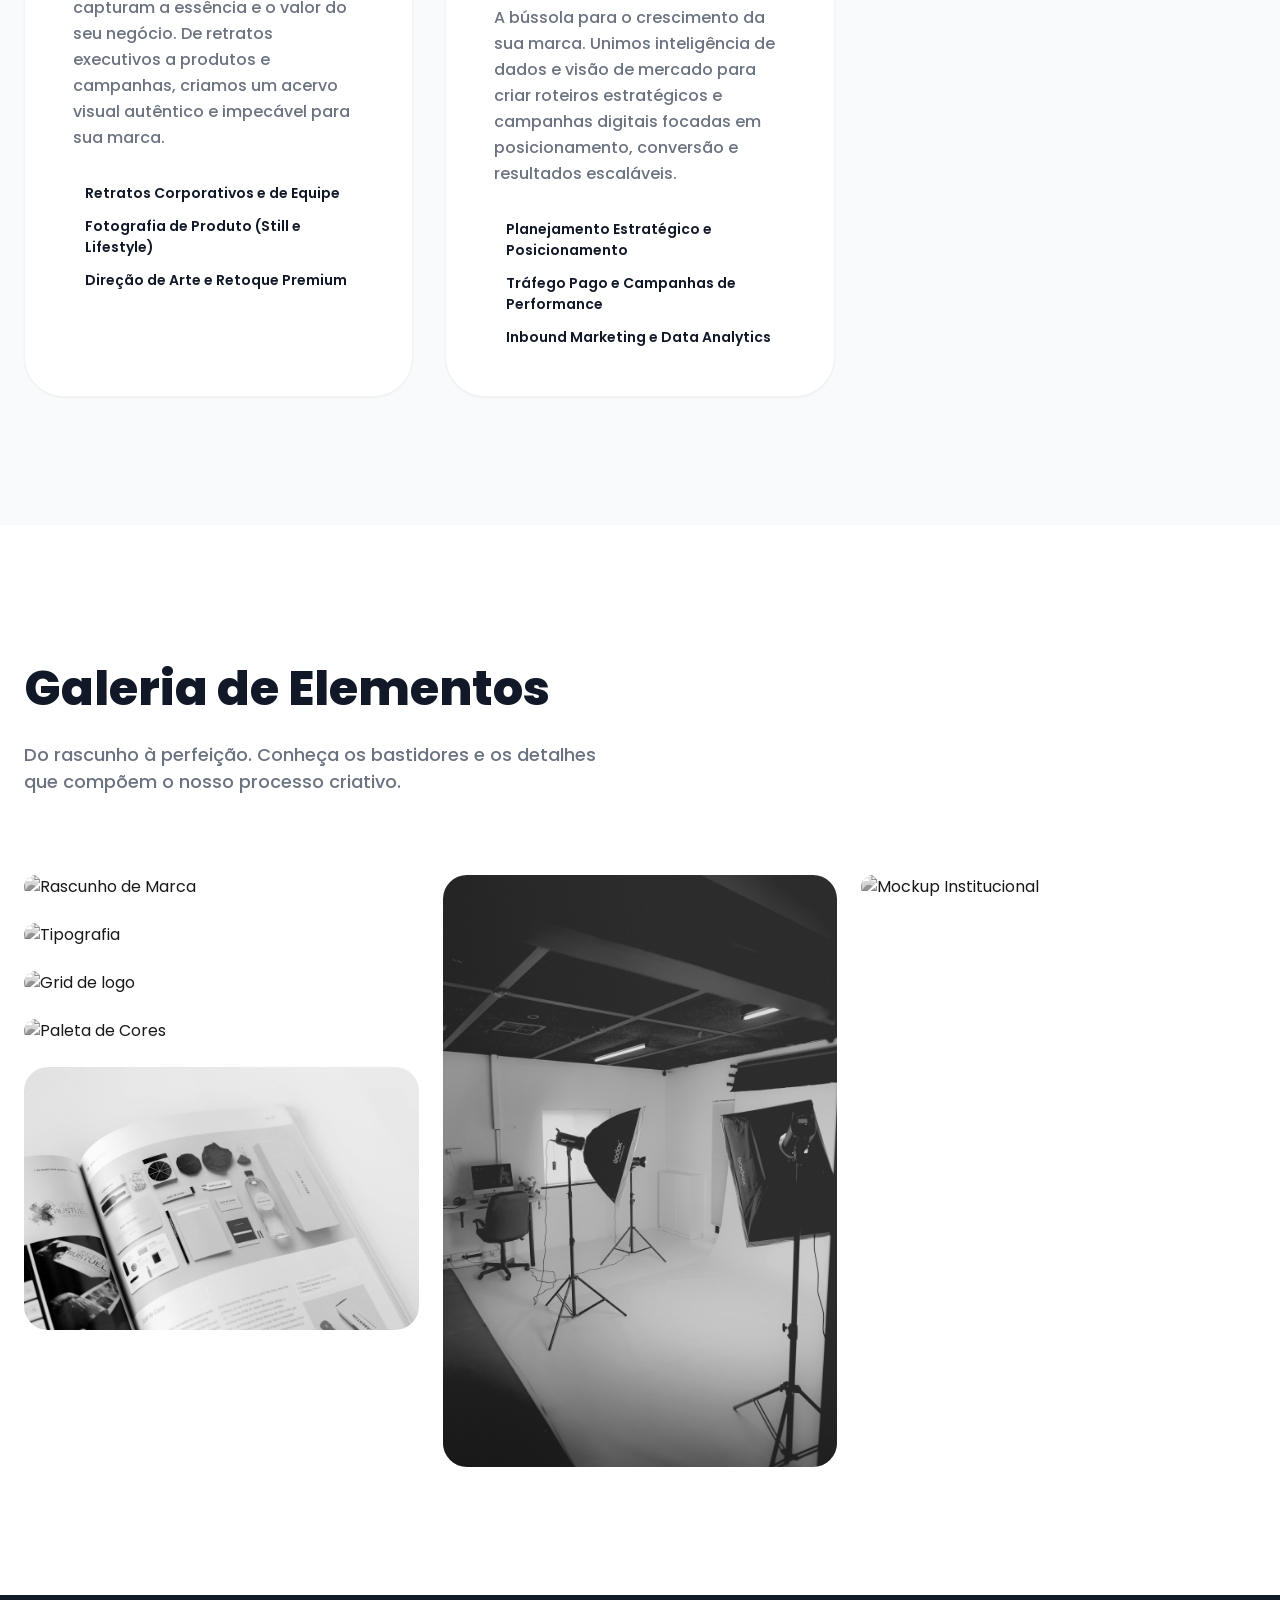
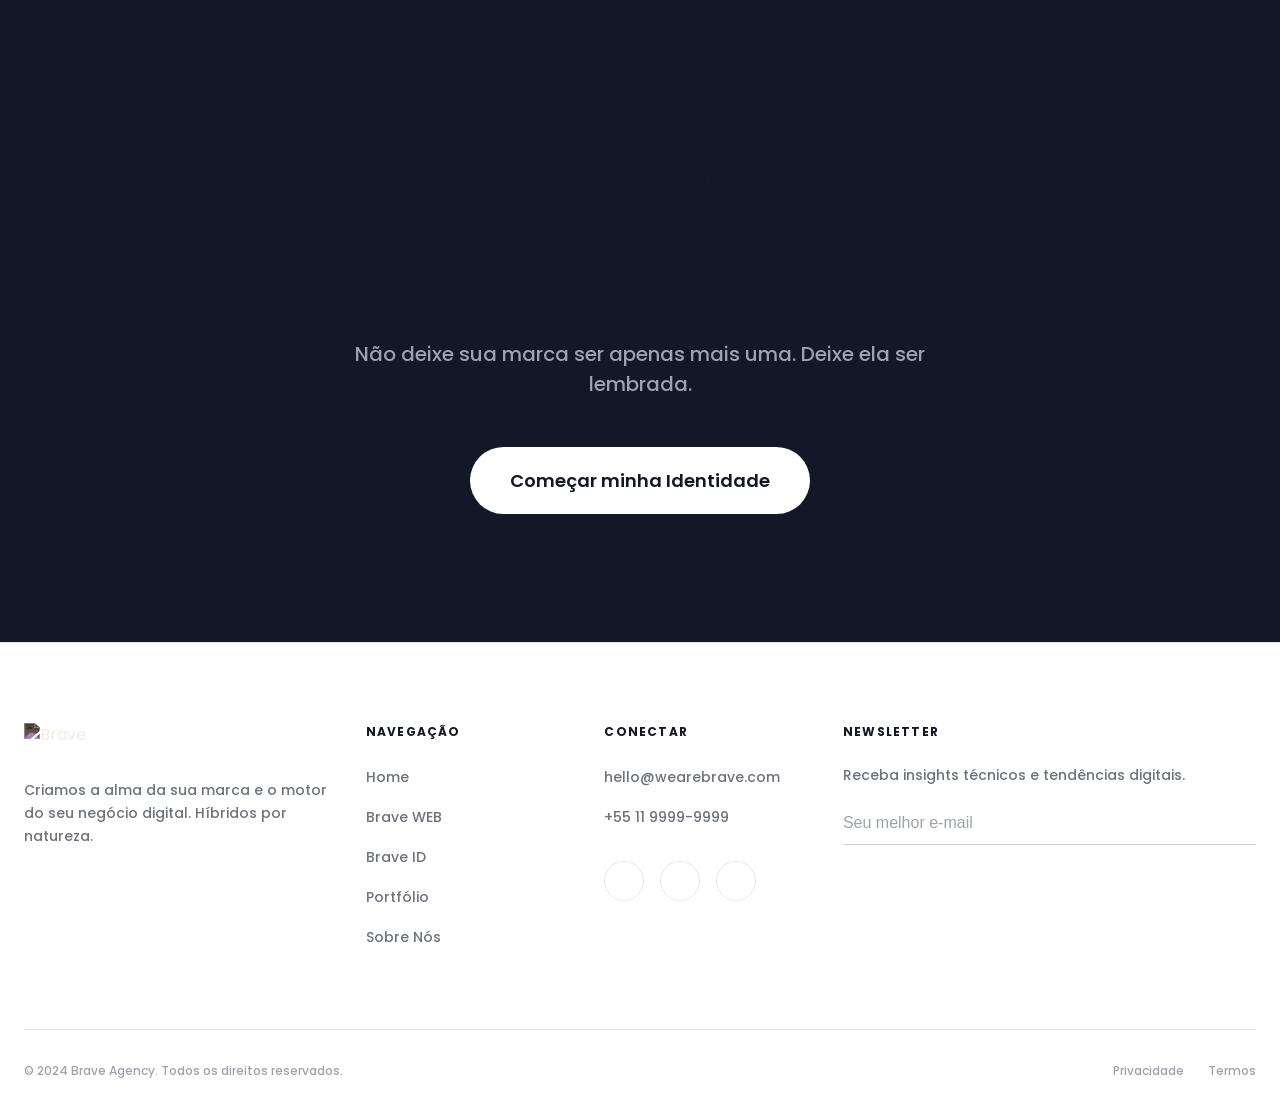
==== commit f71ea206: "feat: adiciona item Producao Fotografica na galeria da pagina Brand Co-Authored-By: Claude Sonnet 4." ====
--- a/brand.html
+++ b/brand.html
@@ -197,6 +197,15 @@
                 </div>
               </div>
             </div>
+
+            <div class="masonry-item">
+              <div class="masonry-img-wrapper">
+                <img src="img/brand/hc-digital-UWblg2i6Blw-unsplash.jpg" alt="Produção Fotográfica">
+                <div class="masonry-overlay">
+                  <span>Produção Fotográfica</span>
+                </div>
+              </div>
+            </div>
             
             <div class="masonry-item">
               <div class="masonry-img-wrapper">
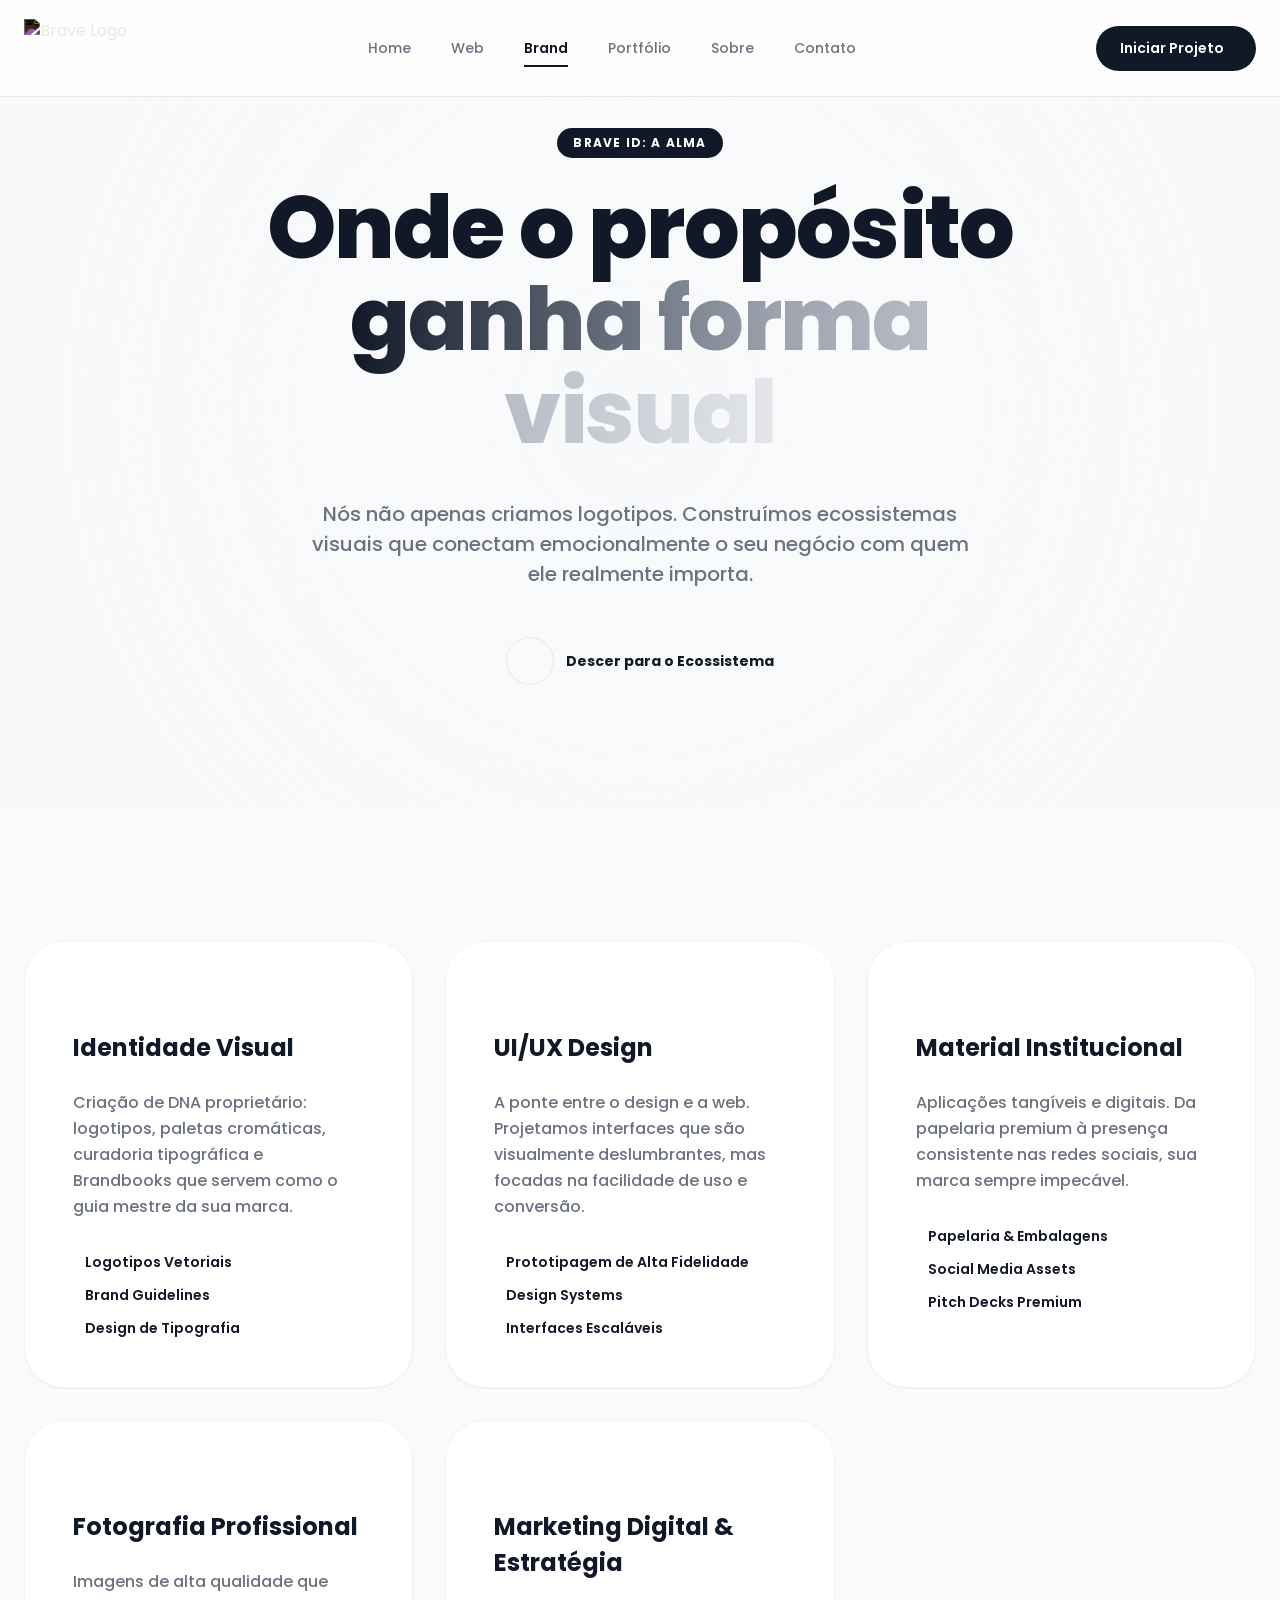
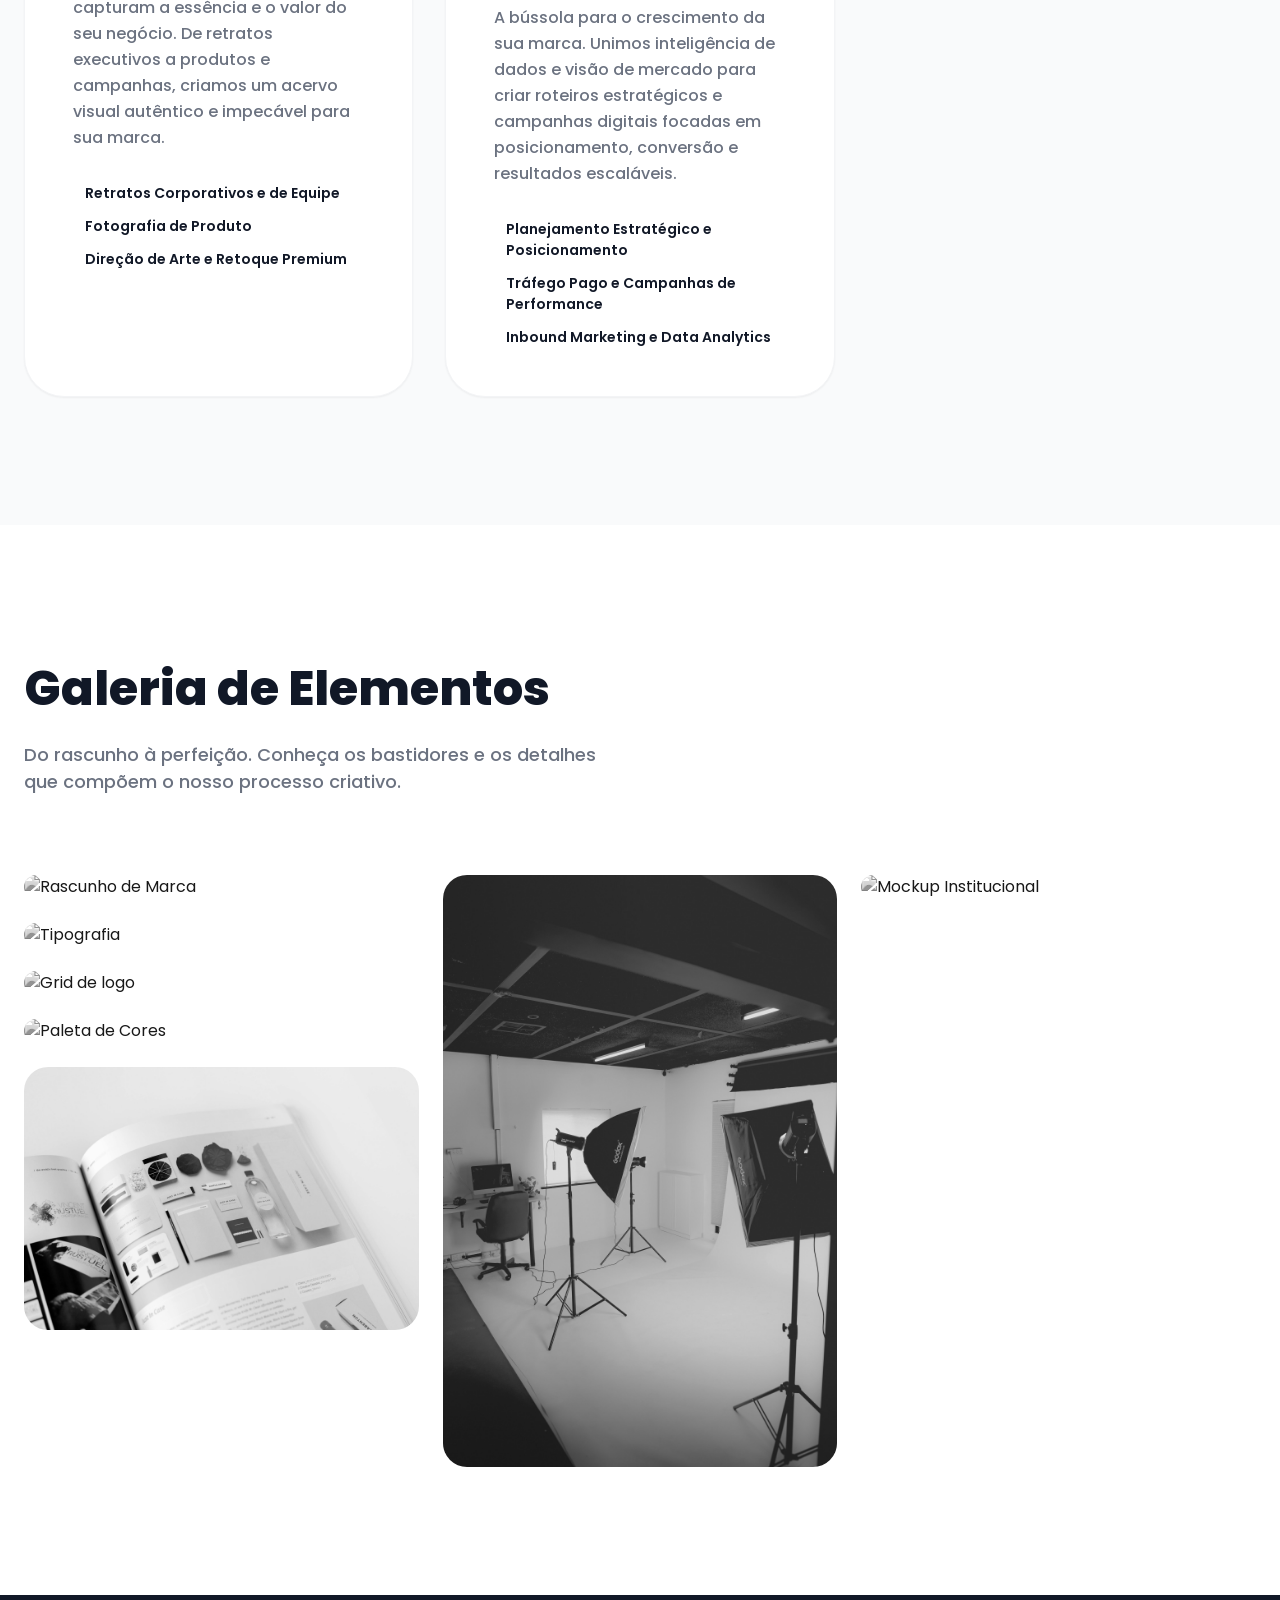
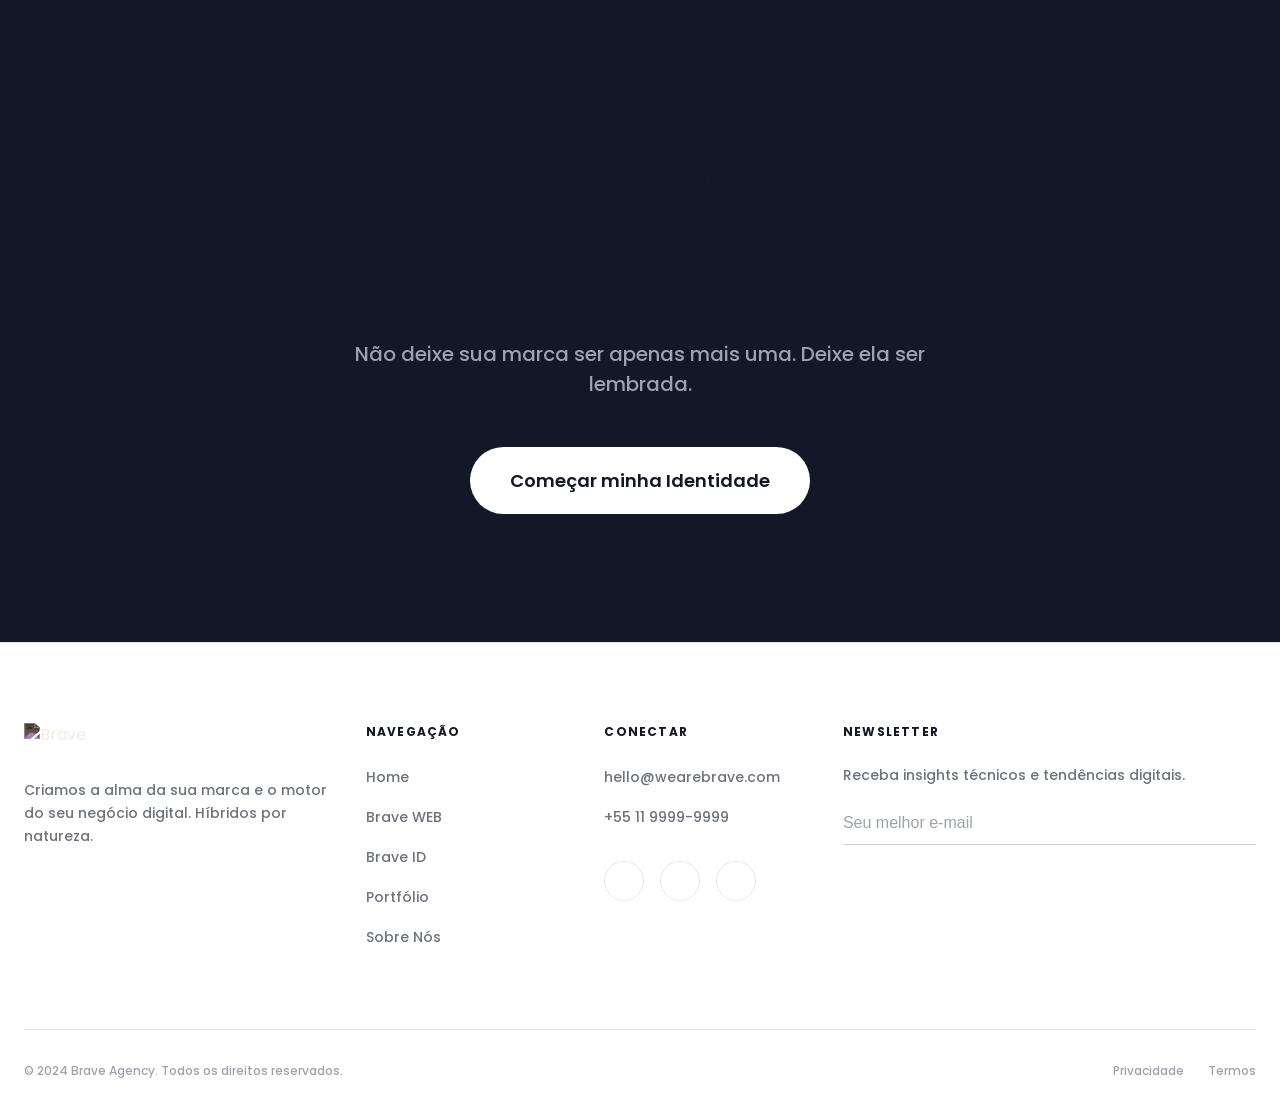
==== commit 03ef45d4: "fix: remove sublinhado Still e Lifestyle do item Fotografia de Produto Co-Authored-By: Claude Sonnet" ====
--- a/brand.html
+++ b/brand.html
@@ -116,7 +116,7 @@
               <p>Imagens de alta qualidade que capturam a essência e o valor do seu negócio. De retratos executivos a produtos e campanhas, criamos um acervo visual autêntico e impecável para sua marca.</p>
               <ul class="feature-list-green">
                 <li><iconify-icon icon="lucide:check"></iconify-icon> Retratos Corporativos e de Equipe</li>
-                <li><iconify-icon icon="lucide:check"></iconify-icon> Fotografia de Produto (Still e Lifestyle)</li>
+                <li><iconify-icon icon="lucide:check"></iconify-icon> Fotografia de Produto</li>
                 <li><iconify-icon icon="lucide:check"></iconify-icon> Direção de Arte e Retoque Premium</li>
               </ul>
             </div>
